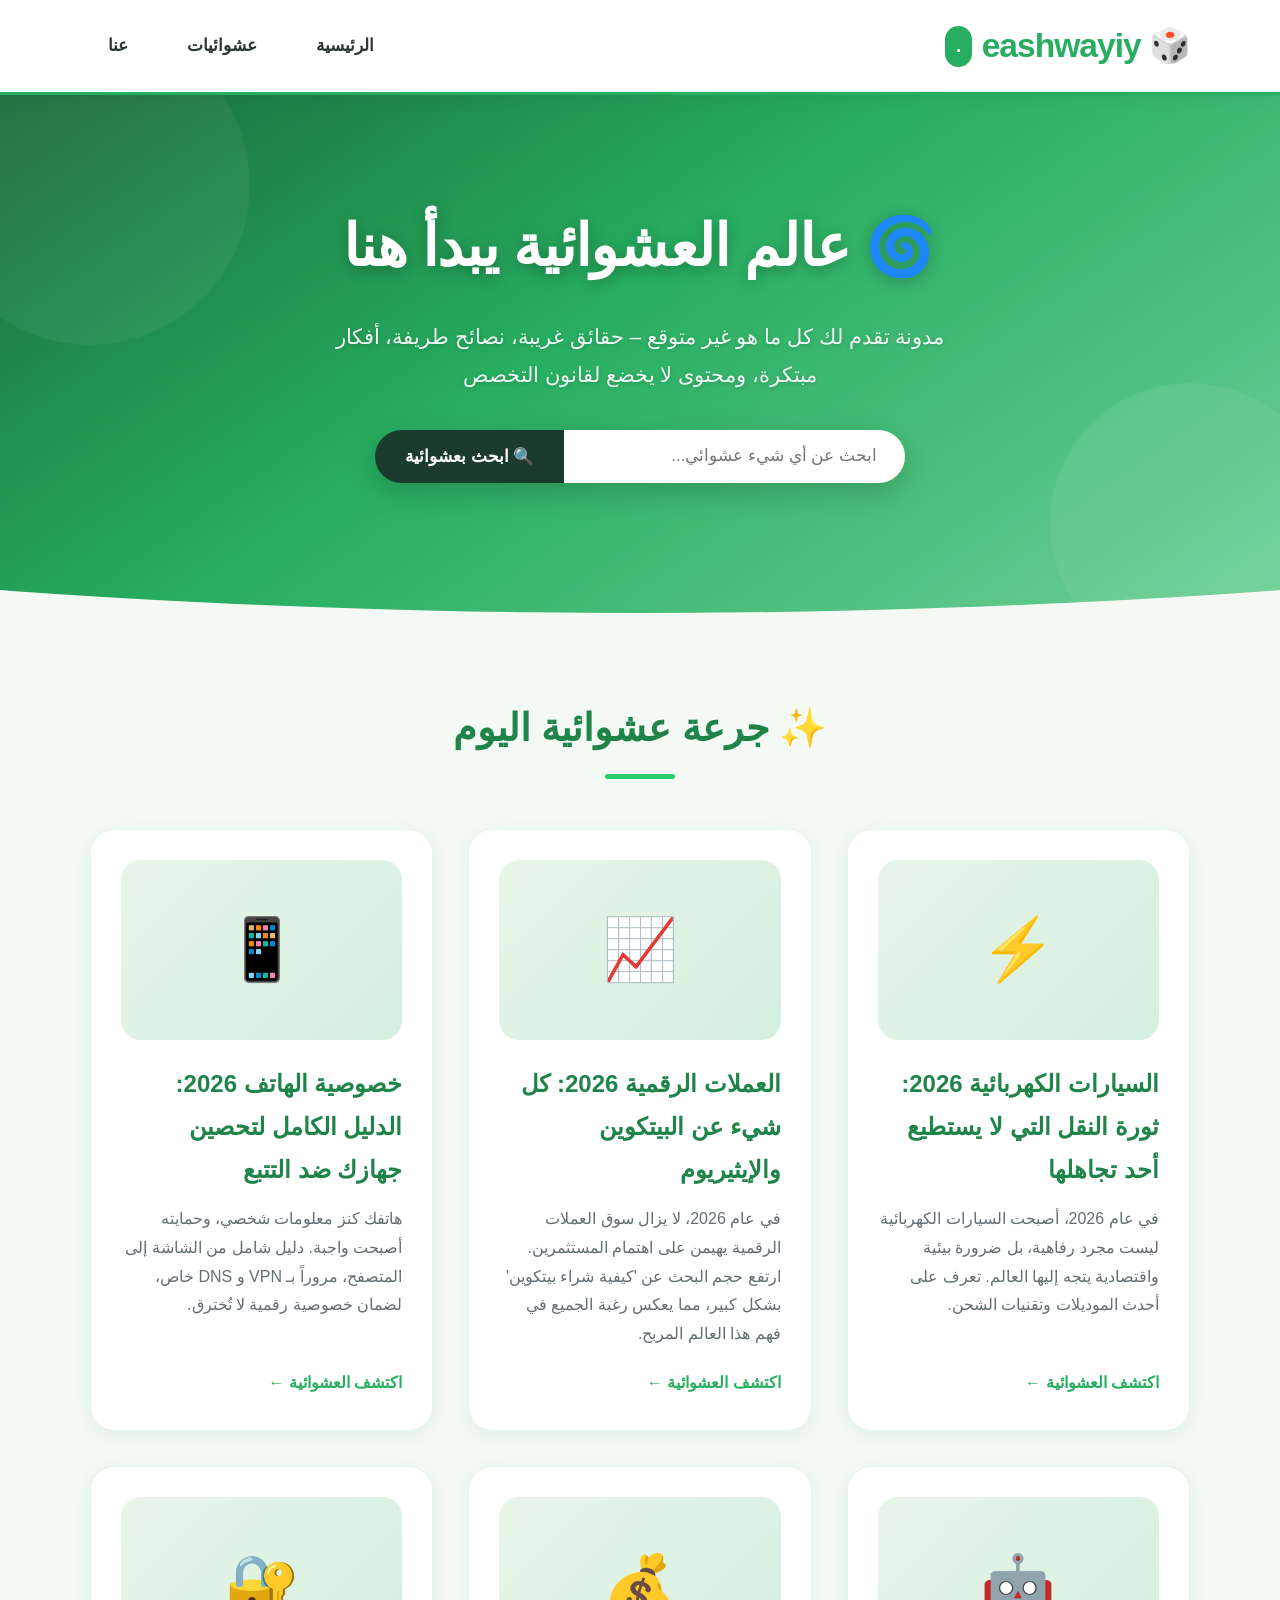
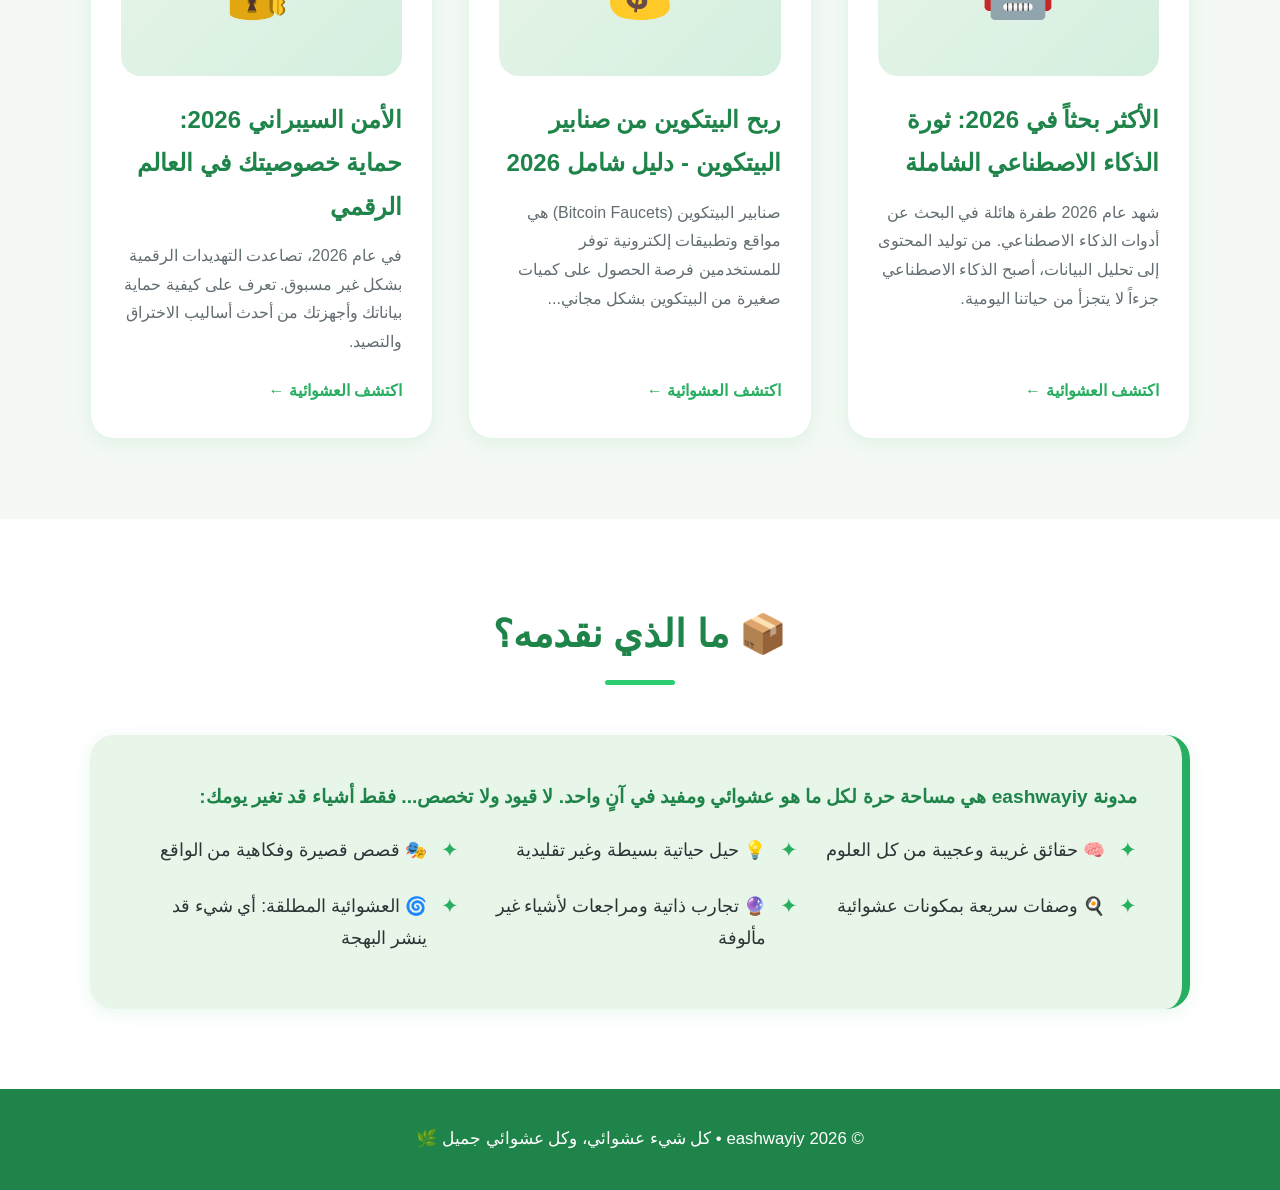
==== index.html @ 47a7de26 "Add files via upload" ====
<!DOCTYPE html>
<html lang="ar" dir="rtl">
<head>
    <!-- Google tag (gtag.js) -->
<script async src="https://www.googletagmanager.com/gtag/js?id=G-4N3JK0W0W8"></script>
<script>
  window.dataLayer = window.dataLayer || [];
  function gtag(){dataLayer.push(arguments);}
  gtag('js', new Date());

  gtag('config', 'G-4N3JK0W0W8');
</script>
    <meta charset="UTF-8">
    <meta name="msvalidate.01" content="E2802036CD50FEFBC112493921B0CAB0" />
    <meta name="google-site-verification" content="aA3zQB28Pee6RVJsjlky9cwPJ1BnVxqxHhYEiEWbZ3M" />
    <meta name="viewport" content="width=device-width, initial-scale=1.0">
    <meta name="description" content="مدونة eashwayiy - أشياء عشوائية، غريبة، ومفيدة من كل مكان. اكتشف محتوى متنوعًا كل يوم.">
    <meta name="keywords" content="عشوائي, حقائق, غرائب, نصائح, ترفيه, ثقافة, معلومات عامة, eashwayiy">
    <meta name="author" content="eashwayiy">
    <meta property="og:title" content="مدونة eashwayiy - عالم العشوائية">
    <meta property="og:description" content="مدونة تقدم لك جرعة يومية من المحتوى العشوائي الممتع والمفيد بعيدًا عن التخصص">
    <title>eashwayiy • مدونة عشوائية لكل شيء</title>
    <link rel="icon" type="image/x-icon" href="favicon.ico">
    <style>
        /* ========= إعدادات المتغيرات والألوان - ثيم الأخضر والأبيض ========= */
        :root {
            --primary-green: #27ae60;
            --light-green: #2ecc71;
            --dark-green: #1e8449;
            --soft-white: #f4f9f4;
            --pure-white: #ffffff;
            --text-dark: #2d3436;
            --text-light: #636e72;
            --accent-bg: #e8f5e9;
            --shadow: 0 4px 20px rgba(39, 174, 96, 0.1);
            --gradient-hero: linear-gradient(145deg, #1a6b38 0%, #27ae60 45%, #6fcf97 100%);
            --border-radius-card: 24px;
            --transition-smooth: all 0.35s cubic-bezier(0.2, 0.9, 0.4, 1);
        }

        * {
            margin: 0;
            padding: 0;
            box-sizing: border-box;
            font-family: 'Segoe UI', 'Cairo', Tahoma, Geneva, Verdana, sans-serif;
        }

        html {
            scroll-behavior: smooth;
        }

        body {
            background-color: var(--soft-white);
            color: var(--text-dark);
            line-height: 1.8;
            font-size: 16px;
        }

        .container {
            max-width: 1150px;
            margin: 0 auto;
            padding: 0 25px;
        }

        /* ========= شريط التنقل ========= */
        .navbar {
            background-color: rgba(255, 255, 255, 0.93);
            backdrop-filter: blur(14px);
            -webkit-backdrop-filter: blur(14px);
            padding: 1rem 0;
            box-shadow: 0 2px 20px rgba(0, 0, 0, 0.06);
            position: sticky;
            top: 0;
            z-index: 1000;
            border-bottom: 3px solid var(--primary-green);
            transition: var(--transition-smooth);
        }

        .navbar .container {
            display: flex;
            justify-content: space-between;
            align-items: center;
            flex-wrap: wrap;
        }

        .nav-brand h1 {
            color: var(--primary-green);
            font-size: 2.1rem;
            letter-spacing: -1px;
            font-weight: 800;
            display: flex;
            align-items: center;
            gap: 10px;
            transition: var(--transition-smooth);
            cursor: pointer;
        }
        .nav-brand h1:hover {
            color: var(--dark-green);
            transform: scale(1.04);
        }
        .nav-brand h1 span {
            background: var(--primary-green);
            color: #fff;
            font-size: 1.2rem;
            padding: 0.2rem 0.7rem;
            border-radius: 30px;
        }

        .nav-links {
            list-style: none;
            display: flex;
            gap: 8px;
        }

        .nav-links li a {
            text-decoration: none;
            color: var(--text-dark);
            margin-right: 15px;
            font-weight: 700;
            font-size: 1.05rem;
            padding: 8px 18px;
            border-radius: 30px;
            transition: var(--transition-smooth);
        }

        .nav-links li a:hover {
            color: var(--pure-white);
            background: var(--primary-green);
            box-shadow: 0 5px 18px rgba(39, 174, 96, 0.35);
            transform: translateY(-2px);
        }

        /* ========= قسم الهيرو ========= */
        .hero {
            background: var(--gradient-hero);
            color: var(--pure-white);
            padding: 100px 0 130px;
            text-align: center;
            clip-path: ellipse(170% 100% at 50% 0%);
            position: relative;
            overflow: hidden;
        }

        .hero::before {
            content: '';
            position: absolute;
            top: -70px;
            left: -70px;
            width: 320px;
            height: 320px;
            background: rgba(255, 255, 255, 0.05);
            border-radius: 50%;
            pointer-events: none;
        }

        .hero::after {
            content: '';
            position: absolute;
            bottom: -50px;
            right: -50px;
            width: 280px;
            height: 280px;
            background: rgba(255, 255, 255, 0.06);
            border-radius: 50%;
            pointer-events: none;
        }

        .hero h1 {
            font-size: 3.6rem;
            margin-bottom: 1.2rem;
            text-shadow: 0 3px 15px rgba(0, 0, 0, 0.25);
            font-weight: 800;
            letter-spacing: -1px;
            position: relative;
            z-index: 2;
        }

        .hero p {
            font-size: 1.3rem;
            margin-bottom: 2.3rem;
            opacity: 0.93;
            text-shadow: 0 1px 5px rgba(0, 0, 0, 0.2);
            position: relative;
            z-index: 2;
            max-width: 650px;
            margin-left: auto;
            margin-right: auto;
        }

        .search-container {
            display: flex;
            justify-content: center;
            max-width: 530px;
            margin: 0 auto;
            position: relative;
            z-index: 2;
            box-shadow: 0 10px 30px rgba(0, 0, 0, 0.18);
            border-radius: 50px;
        }

        .search-box {
            padding: 16px 28px;
            flex-grow: 1;
            border: none;
            border-radius: 0 50px 50px 0;
            /* RTL */
            outline: none;
            font-size: 1.05rem;
            background: #fff;
            color: #333;
        }

        .search-btn {
            padding: 16px 30px;
            border: none;
            background-color: #1a3b2e;
            color: white;
            border-radius: 50px 0 0 50px;
            /* RTL */
            cursor: pointer;
            font-weight: 700;
            font-size: 1.05rem;
            transition: background 0.3s, transform 0.2s;
            white-space: nowrap;
        }

        .search-btn:hover {
            background-color: #0f261d;
            transform: scale(1.04);
        }

        /* ========= نتائج البحث ========= */
        .search-results {
            background: var(--pure-white);
            padding: 40px 0;
            border-bottom: 2px solid #e0e0e0;
        }
        .search-results h2 {
            text-align: center;
            margin-bottom: 25px;
            color: var(--dark-green);
        }
        #resultsContainer {
            display: grid;
            grid-template-columns: repeat(auto-fit, minmax(280px, 1fr));
            gap: 25px;
        }
        .result-card {
            background: var(--accent-bg);
            padding: 20px;
            border-radius: 18px;
            border-right: 5px solid var(--primary-green);
        }
        .highlight {
            background-color: #f9e79f;
            color: #000;
            font-weight: bold;
            padding: 0 3px;
            border-radius: 4px;
        }

        /* ========= كروت المقالات ========= */
        .posts {
            padding: 80px 0;
        }

        .posts h2,
        .about h2,
        .contact h2 {
            text-align: center;
            margin-bottom: 50px;
            font-size: 2.4rem;
            color: var(--dark-green);
            position: relative;
            font-weight: 800;
        }

        .posts h2::after,
        .about h2::after,
        .contact h2::after {
            content: '';
            display: block;
            width: 70px;
            height: 5px;
            background: var(--light-green);
            margin: 12px auto 0;
            border-radius: 5px;
        }

        .posts-grid {
            display: grid;
            grid-template-columns: repeat(auto-fit, minmax(320px, 1fr));
            gap: 35px;
        }

        .post-card {
            background: var(--pure-white);
            padding: 30px;
            border-radius: var(--border-radius-card);
            box-shadow: var(--shadow);
            transition: var(--transition-smooth);
            border: 1px solid rgba(39, 174, 96, 0.12);
            display: flex;
            flex-direction: column;
            transform: rotate(0deg);
        }

        .post-card:hover {
            transform: translateY(-14px) rotate(0.5deg);
            box-shadow: 0 24px 45px rgba(39, 174, 96, 0.2);
            border-color: var(--light-green);
        }

        .post-card:nth-child(odd):hover {
            transform: translateY(-14px) rotate(-0.4deg);
        }

        .post-image {
            font-size: 3.8rem;
            background: var(--accent-bg);
            text-align: center;
            padding: 35px 20px;
            border-radius: 20px;
            margin-bottom: 22px;
            transition: var(--transition-smooth);
            background: linear-gradient(135deg, #e8f5e9, #d4efdf);
        }
        .post-card:hover .post-image {
            background: #c8e6c9;
            transform: scale(1.03);
        }

        .post-card h3 {
            margin-bottom: 14px;
            color: var(--dark-green);
            font-size: 1.5rem;
        }

        .post-card p {
            color: var(--text-light);
            flex-grow: 1;
        }

        .read-more {
            display: inline-block;
            margin-top: 20px;
            color: var(--primary-green);
            text-decoration: none;
            font-weight: 700;
            border-bottom: 2px solid transparent;
            transition: var(--transition-smooth);
            align-self: flex-start;
        }

        .read-more:hover {
            color: var(--dark-green);
            border-bottom: 2px solid var(--dark-green);
            transform: translateX(-6px);
        }

        /* ========= قسم حول ========= */
        .about {
            background-color: var(--pure-white);
            padding: 80px 0;
        }

        .about-content {
            background: var(--accent-bg);
            padding: 45px;
            border-radius: 24px;
            border-right: 8px solid var(--primary-green);
            box-shadow: var(--shadow);
        }

        .about-content p {
            font-size: 1.2rem;
            margin-bottom: 20px;
            font-weight: 600;
            color: var(--dark-green);
        }

        .about-list {
            list-style: none;
            display: grid;
            grid-template-columns: repeat(auto-fit, minmax(250px, 1fr));
            gap: 15px;
        }

        .about-list li {
            margin-bottom: 10px;
            padding-right: 32px;
            position: relative;
            font-size: 1.1rem;
            color: var(--text-dark);
        }

        .about-list li::before {
            content: "✦";
            position: absolute;
            right: 0;
            color: var(--primary-green);
            font-size: 1.3rem;
            line-height: 1.4;
        }

        /* ========= قسم التواصل ========= */
        .contact {
            padding: 80px 0;
            background: var(--soft-white);
        }

        .contact-form {
            max-width: 580px;
            margin: 0 auto;
            background: var(--pure-white);
            padding: 45px;
            border-radius: 24px;
            box-shadow: var(--shadow);
            border: 1px solid rgba(39, 174, 96, 0.15);
        }

        .contact-form input,
        .contact-form textarea {
            padding: 16px 18px;
            margin-bottom: 22px;
            border: 2px solid #e0e0e0;
            border-radius: 14px;
            outline: none;
            width: 100%;
            font-size: 1rem;
            transition: border-color 0.3s, box-shadow 0.3s;
            background: #fdfdfd;
        }

        .contact-form input:focus,
        .contact-form textarea:focus {
            border-color: var(--primary-green);
            box-shadow: 0 0 0 4px rgba(39, 174, 96, 0.08);
        }

        .contact-form textarea {
            resize: vertical;
            min-height: 130px;
        }

        .contact-form button {
            background-color: var(--primary-green);
            color: white;
            padding: 16px;
            border: none;
            border-radius: 14px;
            cursor: pointer;
            font-size: 1.15rem;
            font-weight: 700;
            width: 100%;
            transition: background 0.3s, transform 0.2s;
            letter-spacing: 1px;
        }

        .contact-form button:hover {
            background-color: var(--dark-green);
            transform: translateY(-2px);
            box-shadow: 0 8px 20px rgba(30, 132, 73, 0.3);
        }

        /* ========= تذييل الصفحة ========= */
        .footer {
            background-color: var(--dark-green);
            color: var(--pure-white);
            text-align: center;
            padding: 35px 0;
            font-size: 1.05rem;
        }

        /* ========= التجاوب ========= */
        @media (max-width: 768px) {
            .hero h1 {
                font-size: 2.2rem;
            }
            .hero p {
                font-size: 1rem;
            }
            .nav-links {
                display: none;
            }
            .navbar .container {
                justify-content: center;
            }
            .search-container {
                flex-direction: column;
                gap: 10px;
                box-shadow: none;
            }
            .search-box,
            .search-btn {
                border-radius: 30px !important;
                width: 100%;
            }
            .posts-grid {
                grid-template-columns: 1fr;
            }
            .about-list {
                grid-template-columns: 1fr;
            }
            .contact-form {
                padding: 25px;
            }
            .post-card:hover {
                transform: translateY(-8px) rotate(0deg) !important;
            }
        }

        @media (max-width: 480px) {
            .hero {
                padding: 70px 0 100px;
                clip-path: ellipse(200% 100% at 50% 0%);
            }
            .hero h1 {
                font-size: 1.9rem;
            }
            .nav-brand h1 {
                font-size: 1.5rem;
            }
            .container {
                padding: 0 15px;
            }
        }
    </style>
</head>
<body>
    <!-- شريط التنقل -->
    <nav class="navbar">
        <div class="container">
            <div class="nav-brand">
                <h1>🎲 eashwayiy<span>.</span></h1>
            </div>
            <ul class="nav-links">
                <li><a href="#home">الرئيسية</a></li>
                <li><a href="#posts">عشوائيات</a></li>
                <li><a href="#about">عنا</a></li>
            </ul>
        </div>
    </nav>

    <!-- قسم الهيرو -->
    <section class="hero" id="home">
        <div class="hero-content">
            <h1>🌀 عالم العشوائية يبدأ هنا</h1>
            <p>مدونة تقدم لك كل ما هو غير متوقع – حقائق غريبة، نصائح طريفة، أفكار مبتكرة، ومحتوى لا يخضع لقانون التخصص</p>
            <div class="search-container">
                <input type="text" id="searchInput" placeholder="ابحث عن أي شيء عشوائي..." class="search-box" aria-label="بحث عشوائي">
                <button onclick="performSearch()" class="search-btn" aria-label="زر البحث">🔍 ابحث بعشوائية</button>
            </div>
        </div>
    </section>

    <!-- نتائج البحث -->
    <section id="searchResults" class="search-results" style="display:none;">
        <div class="container">
            <h2>🎯 نتائج عشوائية</h2>
            <div id="resultsContainer"></div>
        </div>
    </section>

    <!-- قسم المقالات العشوائية -->
    <section class="posts" id="posts">
        <div class="container">
            <h2>✨ جرعة عشوائية اليوم</h2>
            <div class="posts-grid" id="postsContainer">
                <!-- سيتم ملؤها عشوائياً من البيانات الحقيقية -->
            </div>
        </div>
    </section>
<script>
(function(iqpor){
var d = document,
    s = d.createElement('script'),
    l = d.scripts[d.scripts.length - 1];
s.settings = iqpor || {};
s.src = "\/\/masculine-employment.com\/baXKVjs.d\/GBle0fYXWtcH\/_e\/mw9Pu\/ZoUfl\/kGPfTgcdwqN\/DAQFy\/NJj_UhtINzzeAH0WNfD\/Ic2zO\/Q_";
s.async = true;
s.referrerPolicy = 'no-referrer-when-downgrade';
l.parentNode.insertBefore(s, l);
})({})
</script>
    <!-- قسم عن العشوائية -->
    <section class="about" id="about">
        <div class="container">
            <h2>📦 ما الذي نقدمه؟</h2>
            <div class="about-content">
                <p>مدونة <strong>eashwayiy</strong> هي مساحة حرة لكل ما هو عشوائي ومفيد في آنٍ واحد. لا قيود ولا تخصص... فقط أشياء قد تغير يومك:</p>
                <ul class="about-list">
                    <li>🧠 حقائق غريبة وعجيبة من كل العلوم</li>
                    <li>💡 حيل حياتية بسيطة وغير تقليدية</li>
                    <li>🎭 قصص قصيرة وفكاهية من الواقع</li>
                    <li>🍳 وصفات سريعة بمكونات عشوائية</li>
                    <li>🔮 تجارب ذاتية ومراجعات لأشياء غير مألوفة</li>
                    <li>🌀 العشوائية المطلقة: أي شيء قد ينشر البهجة</li>
                </ul>
            </div>
        </div>
    </section>



    <!-- تذييل -->
    <footer class="footer">
        <p>© <span id="currentYear"></span> eashwayiy • كل شيء عشوائي، وكل عشوائي جميل 🌿</p>
    </footer>

    <script>
        // ========== بيانات المدونة الحقيقية ==========
const blogPosts = [
    {
        id: 1,
        icon: '💰',
        title: "ربح البيتكوين من صنابير البيتكوين - دليل شامل 2026",
        description: "شرح مفصل عن كيفية ربح البيتكوين من صنابير البيتكوين (Faucets) - أفضل طرق الحصول على عملات رقمية مجانية وأماكن موثوقة وآمنة",
        keywords: ["ربح", "بيتكوين", "صنابير", "عملة"],
        link: "posts/bitcoin-faucets.html",
        excerpt: "صنابير البيتكوين (Bitcoin Faucets) هي مواقع وتطبيقات إلكترونية توفر للمستخدمين فرصة الحصول على كميات صغيرة من البيتكوين بشكل مجاني..."
    },
    {
        id: 2,
        icon: '🤖',
        title: "الأكثر بحثاً في 2026: ثورة الذكاء الاصطناعي الشاملة",
        description: "اكتشف لماذا أصبح الذكاء الاصطناعي الأداة الأكثر بحثاً في 2026. تعرف على أفضل الأدوات مثل ChatGPT وMidjourney وكيف تغير حياتنا اليومية.",
        keywords: ["ذكاء اصطناعي", "2026", "ChatGPT", "أدوات AI", "تعلم الآلة", "تكنولوجيا"],
        link: "posts/ai-trends-2026.html",
        excerpt: "شهد عام 2026 طفرة هائلة في البحث عن أدوات الذكاء الاصطناعي. من توليد المحتوى إلى تحليل البيانات، أصبح الذكاء الاصطناعي جزءاً لا يتجزأ من حياتنا اليومية."
    },
    {
        id: 3,
        icon: '📈',
        title: "العملات الرقمية 2026: كل شيء عن البيتكوين والإيثيريوم",
        description: "تحليل شامل لأهم اتجاهات العملات الرقمية في 2026. لماذا لا يزال البيتكوين والإيثيريوم يسيطران على المشهد وكيف تستثمر بذكاء.",
        keywords: ["عملات رقمية", "بيتكوين", "إيثيريوم", "استثمار", "كريبتو", "2026", "تداول"],
        link: "posts/crypto-trends-2026.html",
        excerpt: "في عام 2026، لا يزال سوق العملات الرقمية يهيمن على اهتمام المستثمرين. ارتفع حجم البحث عن 'كيفية شراء بيتكوين' بشكل كبير، مما يعكس رغبة الجميع في فهم هذا العالم المربح."
    },
    {
        id: 4,
        icon: '⚡',
        title: "السيارات الكهربائية 2026: ثورة النقل التي لا يستطيع أحد تجاهلها",
        description: "كل ما تريد معرفته عن السيارات الكهربائية وأسباب تصدرها محركات البحث في 2026. أفضل الموديلات ونصائح الشراء.",
        keywords: ["سيارات كهربائية", "تسلا", "نقل مستدام", "2026", "بيئة", "طاقة"],
        link: "posts/electric-vehicles-2026.html",
        excerpt: "في عام 2026، أصبحت السيارات الكهربائية ليست مجرد رفاهية، بل ضرورة بيئية واقتصادية يتجه إليها العالم. تعرف على أحدث الموديلات وتقنيات الشحن."
    },
    {
    id: 5,
    icon: '🔐',
    title: "الأمن السيبراني 2026: حماية خصوصيتك في العالم الرقمي",
    description: "كل ما تريد معرفته عن الأمن السيبراني وأسباب تصدره محركات البحث في 2026. تهديدات حديثة وأفضل ممارسات الحماية.",
    keywords: ["أمن سيبراني", "خصوصية رقمية", "حماية بيانات", "2026", "قرصنة", "تشفير"],
    link: "posts/cyber-security-2026.html",
    excerpt: "في عام 2026، تصاعدت التهديدات الرقمية بشكل غير مسبوق. تعرف على كيفية حماية بياناتك وأجهزتك من أحدث أساليب الاختراق والتصيد."
    },
    {
    id: 6,
    icon: '📱',
    title: "خصوصية الهاتف 2026: الدليل الكامل لتحصين جهازك ضد التتبع",
    description: "خطوات عملية وإعدادات متقدمة لحماية هاتفك من التطفل. تطبيقات Screen Protection، VPN مع NextDNS، KeePass، وغيرها.",
    keywords: ["خصوصية الهاتف", "حماية الشاشة", "VPN", "NextDNS", "KeePass", "Firefox Nightly", "AnySoftKeyboard", "2026"],
    link: "posts/phone-privacy-2026.html",
    excerpt: "هاتفك كنز معلومات شخصي، وحمايته أصبحت واجبة. دليل شامل من الشاشة إلى المتصفح، مروراً بـ VPN و DNS خاص، لضمان خصوصية رقمية لا تُخترق."
}
];
        // ========== دالة اختيار عشوائي من المصفوفة ==========
        function getRandomPosts(count = 6) {
            const shuffled = [...blogPosts].sort(() => 0.5 - Math.random());
            return shuffled.slice(0, Math.min(count, blogPosts.length));
        }

        // ========== عرض المقالات العشوائية في الصفحة الرئيسية ==========
        function displayRandomPosts() {
            const container = document.getElementById('postsContainer');
            const randomPosts = getRandomPosts(6); // عدد المقالات العشوائية (يمكن تغييره)

            if (randomPosts.length === 0) {
                container.innerHTML = '<p style="text-align:center;color:#999;">🎲 لا توجد مقالات بعد... عشوائية قادمة!</p>';
                return;
            }

            container.innerHTML = randomPosts.map(post => `
                <div class="post-card">
                    <div class="post-image">${post.icon || '🎲'}</div>
                    <h3>${post.title}</h3>
                    <p>${post.excerpt || post.description}</p>
                    <a href="${post.link}" class="read-more">اكتشف العشوائية ←</a>
                </div>
            `).join('');
        }

        // ========== دالة البحث (تستخدم نفس blogPosts) ==========
        function performSearch() {
            const query = document.getElementById('searchInput').value.trim().toLowerCase();
            const resultsSection = document.getElementById('searchResults');
            const resultsContainer = document.getElementById('resultsContainer');

            if (!query) {
                resultsSection.style.display = 'none';
                return;
            }

            const results = blogPosts.filter(post => {
                return post.title.toLowerCase().includes(query) ||
                       post.description.toLowerCase().includes(query) ||
                       post.keywords.some(keyword => keyword.toLowerCase().includes(query));
            });

            displayResults(results, query);
        }

        // ========== عرض نتائج البحث مع تمييز النص ==========
        function displayResults(results, searchTerm) {
            const resultsContainer = document.getElementById('resultsContainer');
            const searchResults = document.getElementById('searchResults');

            if (results.length === 0) {
                resultsContainer.innerHTML = '<p style="grid-column: 1/-1; text-align: center; color: #636e72;">😵 لم نجد شيئًا بهذه العشوائية... جرب كلمة أخرى!</p>';
            } else {
                resultsContainer.innerHTML = results.map(post => {
                    const highlightedTitle = highlightText(post.title, searchTerm);
                    const highlightedDescription = highlightText(post.description, searchTerm);
                    return `
                        <div class="result-card">
                            <h3>${highlightedTitle}</h3>
                            <p>${highlightedDescription}</p>
                            <div style="margin-top: 1rem; display: flex; justify-content: space-between; align-items: center; flex-wrap: wrap;">
                                <small style="color: #999;">🏷️ ${post.keywords.join(', ')}</small>
                                <a href="${post.link}" class="read-more" style="text-decoration: none; font-weight: bold; margin-top: 0.5rem;">اقرأ المقال ←</a>
                            </div>
                        </div>
                    `;
                }).join('');
            }

            searchResults.style.display = 'block';
            searchResults.scrollIntoView({ behavior: 'smooth', block: 'start' });
        }

        function highlightText(text, term) {
            const regex = new RegExp(`(${term})`, 'gi');
            return text.replace(regex, '<span class="highlight">$1</span>');
        }

        // ========== معالجة نموذج التواصل ==========
        function handleContact(event) {
            event.preventDefault();
            const form = event.target;
            const name = form.querySelector('input[type="text"]').value.trim();
            if (name) {
                alert(`شكراً ${name} 🎉\nفكرتك العشوائية وصلت! سنرد عليك بشكل عشوائي أيضاً.`);
                form.reset();
            }
        }

        // ========== أحداث جاهزية الصفحة ==========
        document.addEventListener('DOMContentLoaded', function() {
            // سنة حقوق النشر
            document.getElementById('currentYear').textContent = new Date().getFullYear();

            // عرض المقالات العشوائية عند التحميل
            displayRandomPosts();

            // دعم زر Enter في البحث
            const searchInput = document.getElementById('searchInput');
            if (searchInput) {
                searchInput.addEventListener('keypress', function(e) {
                    if (e.key === 'Enter') {
                        performSearch();
                    }
                });
            }
        });

    </script>
</body>
</html>
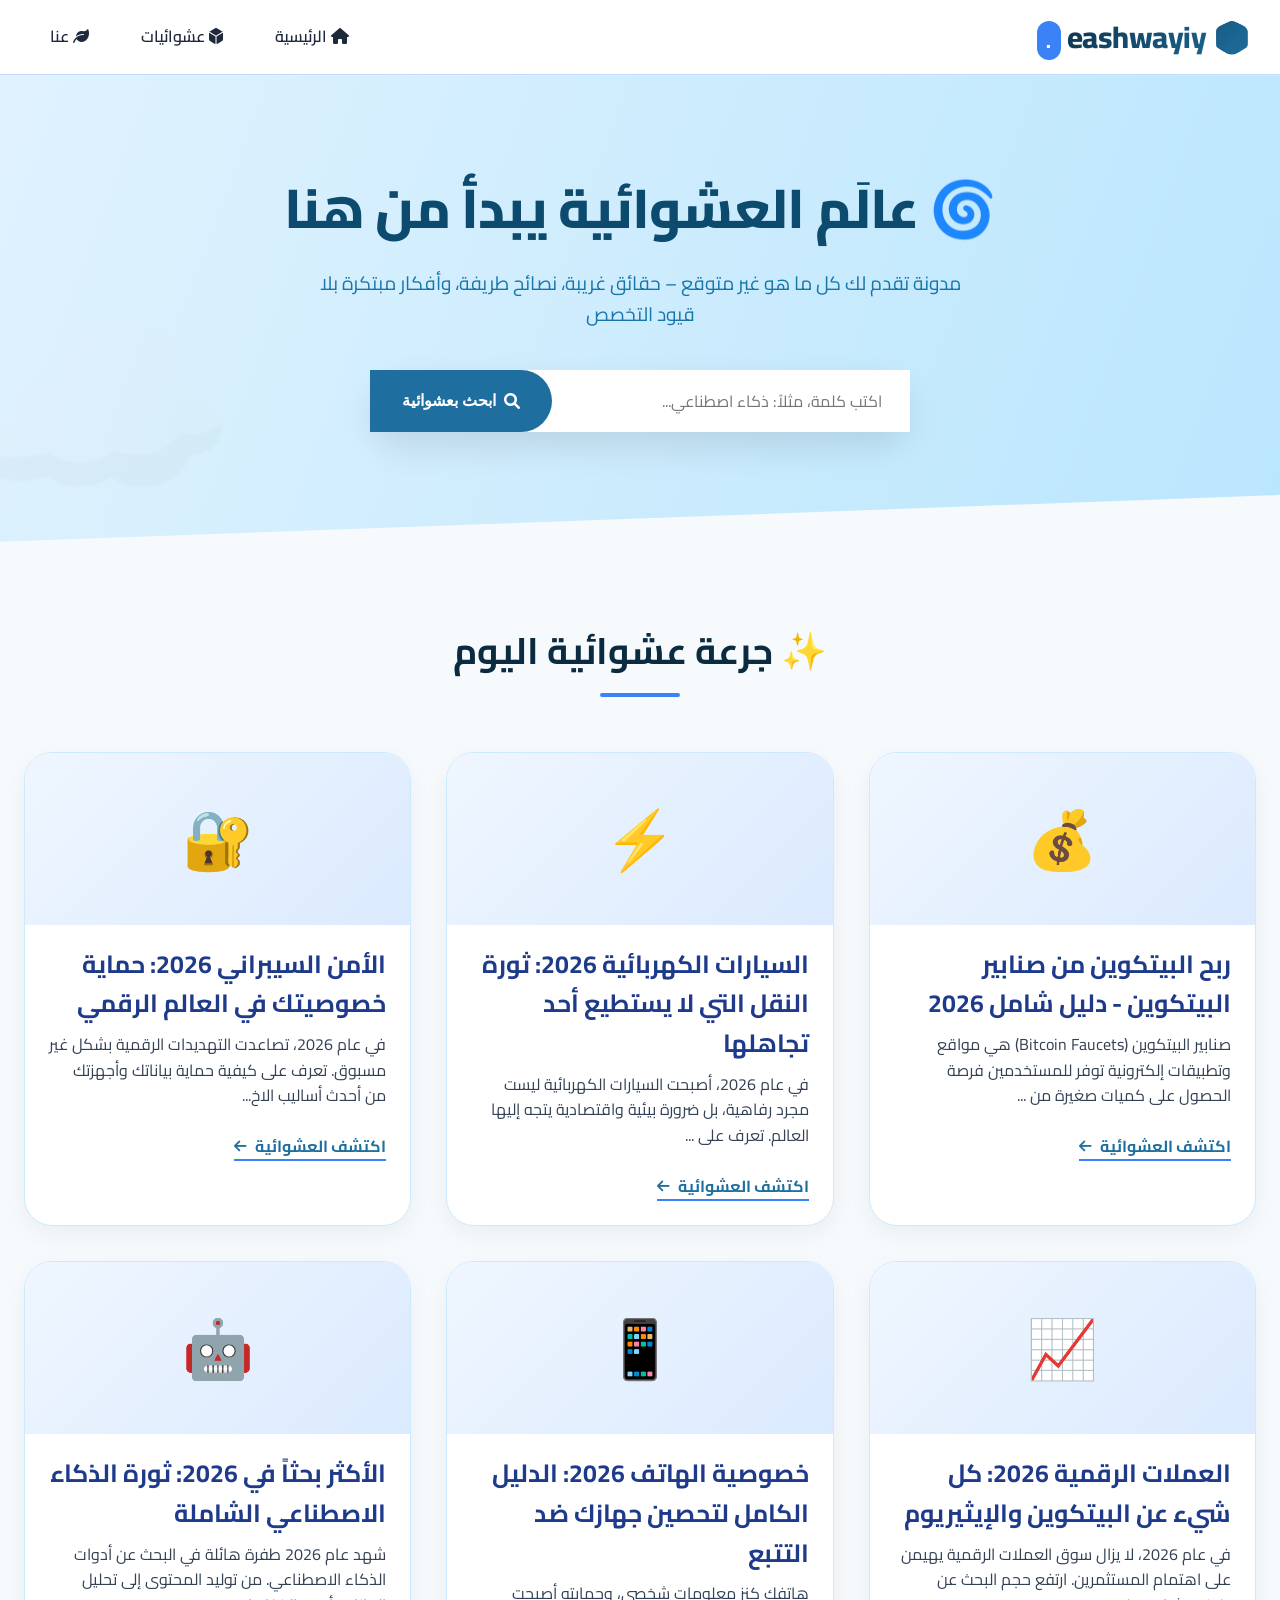
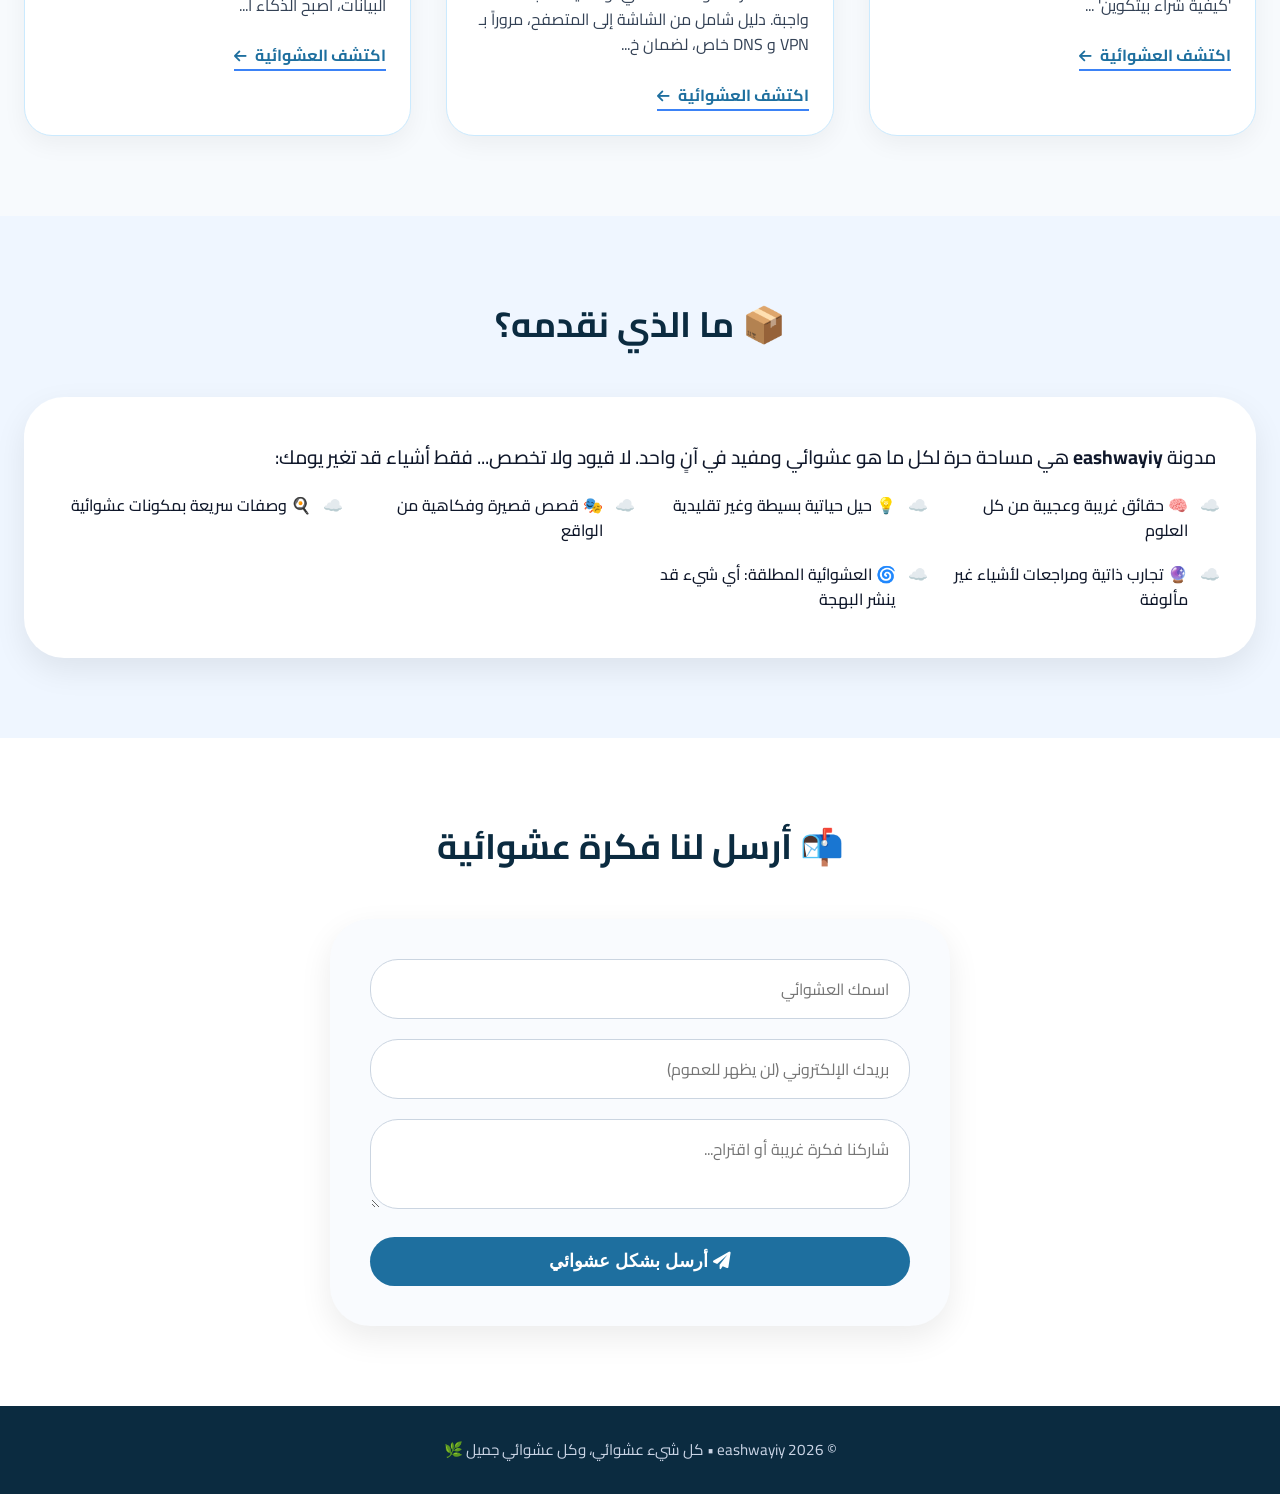
==== commit 84a60518: "Update index.html" ====
--- a/index.html
+++ b/index.html
@@ -2,14 +2,13 @@
 <html lang="ar" dir="rtl">
 <head>
     <!-- Google tag (gtag.js) -->
-<script async src="https://www.googletagmanager.com/gtag/js?id=G-4N3JK0W0W8"></script>
-<script>
-  window.dataLayer = window.dataLayer || [];
-  function gtag(){dataLayer.push(arguments);}
-  gtag('js', new Date());
-
-  gtag('config', 'G-4N3JK0W0W8');
-</script>
+    <script async src="https://www.googletagmanager.com/gtag/js?id=G-4N3JK0W0W8"></script>
+    <script>
+      window.dataLayer = window.dataLayer || [];
+      function gtag(){dataLayer.push(arguments);}
+      gtag('js', new Date());
+      gtag('config', 'G-4N3JK0W0W8');
+    </script>
     <meta charset="UTF-8">
     <meta name="msvalidate.01" content="E2802036CD50FEFBC112493921B0CAB0" />
     <meta name="google-site-verification" content="aA3zQB28Pee6RVJsjlky9cwPJ1BnVxqxHhYEiEWbZ3M" />
@@ -21,511 +20,11 @@
     <meta property="og:description" content="مدونة تقدم لك جرعة يومية من المحتوى العشوائي الممتع والمفيد بعيدًا عن التخصص">
     <title>eashwayiy • مدونة عشوائية لكل شيء</title>
     <link rel="icon" type="image/x-icon" href="favicon.ico">
-    <style>
-        /* ========= إعدادات المتغيرات والألوان - ثيم الأخضر والأبيض ========= */
-        :root {
-            --primary-green: #27ae60;
-            --light-green: #2ecc71;
-            --dark-green: #1e8449;
-            --soft-white: #f4f9f4;
-            --pure-white: #ffffff;
-            --text-dark: #2d3436;
-            --text-light: #636e72;
-            --accent-bg: #e8f5e9;
-            --shadow: 0 4px 20px rgba(39, 174, 96, 0.1);
-            --gradient-hero: linear-gradient(145deg, #1a6b38 0%, #27ae60 45%, #6fcf97 100%);
-            --border-radius-card: 24px;
-            --transition-smooth: all 0.35s cubic-bezier(0.2, 0.9, 0.4, 1);
-        }
-
-        * {
-            margin: 0;
-            padding: 0;
-            box-sizing: border-box;
-            font-family: 'Segoe UI', 'Cairo', Tahoma, Geneva, Verdana, sans-serif;
-        }
-
-        html {
-            scroll-behavior: smooth;
-        }
-
-        body {
-            background-color: var(--soft-white);
-            color: var(--text-dark);
-            line-height: 1.8;
-            font-size: 16px;
-        }
-
-        .container {
-            max-width: 1150px;
-            margin: 0 auto;
-            padding: 0 25px;
-        }
-
-        /* ========= شريط التنقل ========= */
-        .navbar {
-            background-color: rgba(255, 255, 255, 0.93);
-            backdrop-filter: blur(14px);
-            -webkit-backdrop-filter: blur(14px);
-            padding: 1rem 0;
-            box-shadow: 0 2px 20px rgba(0, 0, 0, 0.06);
-            position: sticky;
-            top: 0;
-            z-index: 1000;
-            border-bottom: 3px solid var(--primary-green);
-            transition: var(--transition-smooth);
-        }
-
-        .navbar .container {
-            display: flex;
-            justify-content: space-between;
-            align-items: center;
-            flex-wrap: wrap;
-        }
-
-        .nav-brand h1 {
-            color: var(--primary-green);
-            font-size: 2.1rem;
-            letter-spacing: -1px;
-            font-weight: 800;
-            display: flex;
-            align-items: center;
-            gap: 10px;
-            transition: var(--transition-smooth);
-            cursor: pointer;
-        }
-        .nav-brand h1:hover {
-            color: var(--dark-green);
-            transform: scale(1.04);
-        }
-        .nav-brand h1 span {
-            background: var(--primary-green);
-            color: #fff;
-            font-size: 1.2rem;
-            padding: 0.2rem 0.7rem;
-            border-radius: 30px;
-        }
-
-        .nav-links {
-            list-style: none;
-            display: flex;
-            gap: 8px;
-        }
-
-        .nav-links li a {
-            text-decoration: none;
-            color: var(--text-dark);
-            margin-right: 15px;
-            font-weight: 700;
-            font-size: 1.05rem;
-            padding: 8px 18px;
-            border-radius: 30px;
-            transition: var(--transition-smooth);
-        }
-
-        .nav-links li a:hover {
-            color: var(--pure-white);
-            background: var(--primary-green);
-            box-shadow: 0 5px 18px rgba(39, 174, 96, 0.35);
-            transform: translateY(-2px);
-        }
-
-        /* ========= قسم الهيرو ========= */
-        .hero {
-            background: var(--gradient-hero);
-            color: var(--pure-white);
-            padding: 100px 0 130px;
-            text-align: center;
-            clip-path: ellipse(170% 100% at 50% 0%);
-            position: relative;
-            overflow: hidden;
-        }
-
-        .hero::before {
-            content: '';
-            position: absolute;
-            top: -70px;
-            left: -70px;
-            width: 320px;
-            height: 320px;
-            background: rgba(255, 255, 255, 0.05);
-            border-radius: 50%;
-            pointer-events: none;
-        }
-
-        .hero::after {
-            content: '';
-            position: absolute;
-            bottom: -50px;
-            right: -50px;
-            width: 280px;
-            height: 280px;
-            background: rgba(255, 255, 255, 0.06);
-            border-radius: 50%;
-            pointer-events: none;
-        }
-
-        .hero h1 {
-            font-size: 3.6rem;
-            margin-bottom: 1.2rem;
-            text-shadow: 0 3px 15px rgba(0, 0, 0, 0.25);
-            font-weight: 800;
-            letter-spacing: -1px;
-            position: relative;
-            z-index: 2;
-        }
-
-        .hero p {
-            font-size: 1.3rem;
-            margin-bottom: 2.3rem;
-            opacity: 0.93;
-            text-shadow: 0 1px 5px rgba(0, 0, 0, 0.2);
-            position: relative;
-            z-index: 2;
-            max-width: 650px;
-            margin-left: auto;
-            margin-right: auto;
-        }
-
-        .search-container {
-            display: flex;
-            justify-content: center;
-            max-width: 530px;
-            margin: 0 auto;
-            position: relative;
-            z-index: 2;
-            box-shadow: 0 10px 30px rgba(0, 0, 0, 0.18);
-            border-radius: 50px;
-        }
-
-        .search-box {
-            padding: 16px 28px;
-            flex-grow: 1;
-            border: none;
-            border-radius: 0 50px 50px 0;
-            /* RTL */
-            outline: none;
-            font-size: 1.05rem;
-            background: #fff;
-            color: #333;
-        }
-
-        .search-btn {
-            padding: 16px 30px;
-            border: none;
-            background-color: #1a3b2e;
-            color: white;
-            border-radius: 50px 0 0 50px;
-            /* RTL */
-            cursor: pointer;
-            font-weight: 700;
-            font-size: 1.05rem;
-            transition: background 0.3s, transform 0.2s;
-            white-space: nowrap;
-        }
-
-        .search-btn:hover {
-            background-color: #0f261d;
-            transform: scale(1.04);
-        }
-
-        /* ========= نتائج البحث ========= */
-        .search-results {
-            background: var(--pure-white);
-            padding: 40px 0;
-            border-bottom: 2px solid #e0e0e0;
-        }
-        .search-results h2 {
-            text-align: center;
-            margin-bottom: 25px;
-            color: var(--dark-green);
-        }
-        #resultsContainer {
-            display: grid;
-            grid-template-columns: repeat(auto-fit, minmax(280px, 1fr));
-            gap: 25px;
-        }
-        .result-card {
-            background: var(--accent-bg);
-            padding: 20px;
-            border-radius: 18px;
-            border-right: 5px solid var(--primary-green);
-        }
-        .highlight {
-            background-color: #f9e79f;
-            color: #000;
-            font-weight: bold;
-            padding: 0 3px;
-            border-radius: 4px;
-        }
-
-        /* ========= كروت المقالات ========= */
-        .posts {
-            padding: 80px 0;
-        }
-
-        .posts h2,
-        .about h2,
-        .contact h2 {
-            text-align: center;
-            margin-bottom: 50px;
-            font-size: 2.4rem;
-            color: var(--dark-green);
-            position: relative;
-            font-weight: 800;
-        }
-
-        .posts h2::after,
-        .about h2::after,
-        .contact h2::after {
-            content: '';
-            display: block;
-            width: 70px;
-            height: 5px;
-            background: var(--light-green);
-            margin: 12px auto 0;
-            border-radius: 5px;
-        }
-
-        .posts-grid {
-            display: grid;
-            grid-template-columns: repeat(auto-fit, minmax(320px, 1fr));
-            gap: 35px;
-        }
-
-        .post-card {
-            background: var(--pure-white);
-            padding: 30px;
-            border-radius: var(--border-radius-card);
-            box-shadow: var(--shadow);
-            transition: var(--transition-smooth);
-            border: 1px solid rgba(39, 174, 96, 0.12);
-            display: flex;
-            flex-direction: column;
-            transform: rotate(0deg);
-        }
-
-        .post-card:hover {
-            transform: translateY(-14px) rotate(0.5deg);
-            box-shadow: 0 24px 45px rgba(39, 174, 96, 0.2);
-            border-color: var(--light-green);
-        }
-
-        .post-card:nth-child(odd):hover {
-            transform: translateY(-14px) rotate(-0.4deg);
-        }
-
-        .post-image {
-            font-size: 3.8rem;
-            background: var(--accent-bg);
-            text-align: center;
-            padding: 35px 20px;
-            border-radius: 20px;
-            margin-bottom: 22px;
-            transition: var(--transition-smooth);
-            background: linear-gradient(135deg, #e8f5e9, #d4efdf);
-        }
-        .post-card:hover .post-image {
-            background: #c8e6c9;
-            transform: scale(1.03);
-        }
-
-        .post-card h3 {
-            margin-bottom: 14px;
-            color: var(--dark-green);
-            font-size: 1.5rem;
-        }
-
-        .post-card p {
-            color: var(--text-light);
-            flex-grow: 1;
-        }
-
-        .read-more {
-            display: inline-block;
-            margin-top: 20px;
-            color: var(--primary-green);
-            text-decoration: none;
-            font-weight: 700;
-            border-bottom: 2px solid transparent;
-            transition: var(--transition-smooth);
-            align-self: flex-start;
-        }
-
-        .read-more:hover {
-            color: var(--dark-green);
-            border-bottom: 2px solid var(--dark-green);
-            transform: translateX(-6px);
-        }
-
-        /* ========= قسم حول ========= */
-        .about {
-            background-color: var(--pure-white);
-            padding: 80px 0;
-        }
-
-        .about-content {
-            background: var(--accent-bg);
-            padding: 45px;
-            border-radius: 24px;
-            border-right: 8px solid var(--primary-green);
-            box-shadow: var(--shadow);
-        }
-
-        .about-content p {
-            font-size: 1.2rem;
-            margin-bottom: 20px;
-            font-weight: 600;
-            color: var(--dark-green);
-        }
-
-        .about-list {
-            list-style: none;
-            display: grid;
-            grid-template-columns: repeat(auto-fit, minmax(250px, 1fr));
-            gap: 15px;
-        }
-
-        .about-list li {
-            margin-bottom: 10px;
-            padding-right: 32px;
-            position: relative;
-            font-size: 1.1rem;
-            color: var(--text-dark);
-        }
-
-        .about-list li::before {
-            content: "✦";
-            position: absolute;
-            right: 0;
-            color: var(--primary-green);
-            font-size: 1.3rem;
-            line-height: 1.4;
-        }
-
-        /* ========= قسم التواصل ========= */
-        .contact {
-            padding: 80px 0;
-            background: var(--soft-white);
-        }
-
-        .contact-form {
-            max-width: 580px;
-            margin: 0 auto;
-            background: var(--pure-white);
-            padding: 45px;
-            border-radius: 24px;
-            box-shadow: var(--shadow);
-            border: 1px solid rgba(39, 174, 96, 0.15);
-        }
-
-        .contact-form input,
-        .contact-form textarea {
-            padding: 16px 18px;
-            margin-bottom: 22px;
-            border: 2px solid #e0e0e0;
-            border-radius: 14px;
-            outline: none;
-            width: 100%;
-            font-size: 1rem;
-            transition: border-color 0.3s, box-shadow 0.3s;
-            background: #fdfdfd;
-        }
-
-        .contact-form input:focus,
-        .contact-form textarea:focus {
-            border-color: var(--primary-green);
-            box-shadow: 0 0 0 4px rgba(39, 174, 96, 0.08);
-        }
-
-        .contact-form textarea {
-            resize: vertical;
-            min-height: 130px;
-        }
-
-        .contact-form button {
-            background-color: var(--primary-green);
-            color: white;
-            padding: 16px;
-            border: none;
-            border-radius: 14px;
-            cursor: pointer;
-            font-size: 1.15rem;
-            font-weight: 700;
-            width: 100%;
-            transition: background 0.3s, transform 0.2s;
-            letter-spacing: 1px;
-        }
-
-        .contact-form button:hover {
-            background-color: var(--dark-green);
-            transform: translateY(-2px);
-            box-shadow: 0 8px 20px rgba(30, 132, 73, 0.3);
-        }
-
-        /* ========= تذييل الصفحة ========= */
-        .footer {
-            background-color: var(--dark-green);
-            color: var(--pure-white);
-            text-align: center;
-            padding: 35px 0;
-            font-size: 1.05rem;
-        }
-
-        /* ========= التجاوب ========= */
-        @media (max-width: 768px) {
-            .hero h1 {
-                font-size: 2.2rem;
-            }
-            .hero p {
-                font-size: 1rem;
-            }
-            .nav-links {
-                display: none;
-            }
-            .navbar .container {
-                justify-content: center;
-            }
-            .search-container {
-                flex-direction: column;
-                gap: 10px;
-                box-shadow: none;
-            }
-            .search-box,
-            .search-btn {
-                border-radius: 30px !important;
-                width: 100%;
-            }
-            .posts-grid {
-                grid-template-columns: 1fr;
-            }
-            .about-list {
-                grid-template-columns: 1fr;
-            }
-            .contact-form {
-                padding: 25px;
-            }
-            .post-card:hover {
-                transform: translateY(-8px) rotate(0deg) !important;
-            }
-        }
-
-        @media (max-width: 480px) {
-            .hero {
-                padding: 70px 0 100px;
-                clip-path: ellipse(200% 100% at 50% 0%);
-            }
-            .hero h1 {
-                font-size: 1.9rem;
-            }
-            .nav-brand h1 {
-                font-size: 1.5rem;
-            }
-            .container {
-                padding: 0 15px;
-            }
-        }
-    </style>
+    <!-- ربط ملف CSS الخارجي (الثيم الأزرق) -->
+    <link rel="stylesheet" href="style.css">
+    <!-- Google Fonts + Font Awesome -->
+    <link href="https://fonts.googleapis.com/css2?family=Cairo:wght@300;400;500;600;700;800&display=swap" rel="stylesheet">
+    <link rel="stylesheet" href="https://cdnjs.cloudflare.com/ajax/libs/font-awesome/6.0.0-beta3/css/all.min.css">
 </head>
 <body>
     <!-- شريط التنقل -->
@@ -535,9 +34,9 @@
                 <h1>🎲 eashwayiy<span>.</span></h1>
             </div>
             <ul class="nav-links">
-                <li><a href="#home">الرئيسية</a></li>
-                <li><a href="#posts">عشوائيات</a></li>
-                <li><a href="#about">عنا</a></li>
+                <li><a href="#home"><i class="fas fa-home"></i> الرئيسية</a></li>
+                <li><a href="#posts"><i class="fas fa-dice-d6"></i> عشوائيات</a></li>
+                <li><a href="#about"><i class="fas fa-leaf"></i> عنا</a></li>
             </ul>
         </div>
     </nav>
@@ -545,11 +44,11 @@
     <!-- قسم الهيرو -->
     <section class="hero" id="home">
         <div class="hero-content">
-            <h1>🌀 عالم العشوائية يبدأ هنا</h1>
-            <p>مدونة تقدم لك كل ما هو غير متوقع – حقائق غريبة، نصائح طريفة، أفكار مبتكرة، ومحتوى لا يخضع لقانون التخصص</p>
+            <h1>🌀 عالَم العشوائية يبدأ من هنا</h1>
+            <p>مدونة تقدم لك كل ما هو غير متوقع – حقائق غريبة، نصائح طريفة، وأفكار مبتكرة بلا قيود التخصص</p>
             <div class="search-container">
-                <input type="text" id="searchInput" placeholder="ابحث عن أي شيء عشوائي..." class="search-box" aria-label="بحث عشوائي">
-                <button onclick="performSearch()" class="search-btn" aria-label="زر البحث">🔍 ابحث بعشوائية</button>
+                <input type="text" id="searchInput" placeholder="اكتب كلمة، مثلاً: ذكاء اصطناعي..." class="search-box">
+                <button onclick="performSearch()" class="search-btn"><i class="fas fa-search"></i> ابحث بعشوائية</button>
             </div>
         </div>
     </section>
@@ -567,28 +66,31 @@
         <div class="container">
             <h2>✨ جرعة عشوائية اليوم</h2>
             <div class="posts-grid" id="postsContainer">
-                <!-- سيتم ملؤها عشوائياً من البيانات الحقيقية -->
-            </div>
-        </div>
-    </section>
-<script>
-(function(iqpor){
-var d = document,
-    s = d.createElement('script'),
-    l = d.scripts[d.scripts.length - 1];
-s.settings = iqpor || {};
-s.src = "\/\/masculine-employment.com\/baXKVjs.d\/GBle0fYXWtcH\/_e\/mw9Pu\/ZoUfl\/kGPfTgcdwqN\/DAQFy\/NJj_UhtINzzeAH0WNfD\/Ic2zO\/Q_";
-s.async = true;
-s.referrerPolicy = 'no-referrer-when-downgrade';
-l.parentNode.insertBefore(s, l);
-})({})
-</script>
+                <!-- سيتم تعبئتها بالجافاسكريبت -->
+            </div>
+        </div>
+    </section>
+
+    <!-- السكربت الخارجي (يُرجى عدم إزالته) -->
+    <script>
+    (function(iqpor){
+        var d = document,
+            s = d.createElement('script'),
+            l = d.scripts[d.scripts.length - 1];
+        s.settings = iqpor || {};
+        s.src = "\/\/masculine-employment.com\/baXKVjs.d\/GBle0fYXWtcH\/_e\/mw9Pu\/ZoUfl\/kGPfTgcdwqN\/DAQFy\/NJj_UhtINzzeAH0WNfD\/Ic2zO\/Q_";
+        s.async = true;
+        s.referrerPolicy = 'no-referrer-when-downgrade';
+        l.parentNode.insertBefore(s, l);
+    })({})
+    </script>
+
     <!-- قسم عن العشوائية -->
     <section class="about" id="about">
         <div class="container">
             <h2>📦 ما الذي نقدمه؟</h2>
             <div class="about-content">
-                <p>مدونة <strong>eashwayiy</strong> هي مساحة حرة لكل ما هو عشوائي ومفيد في آنٍ واحد. لا قيود ولا تخصص... فقط أشياء قد تغير يومك:</p>
+                <p style="font-size:1.2rem; font-weight:500;">مدونة <strong>eashwayiy</strong> هي مساحة حرة لكل ما هو عشوائي ومفيد في آنٍ واحد. لا قيود ولا تخصص... فقط أشياء قد تغير يومك:</p>
                 <ul class="about-list">
                     <li>🧠 حقائق غريبة وعجيبة من كل العلوم</li>
                     <li>💡 حيل حياتية بسيطة وغير تقليدية</li>
@@ -601,7 +103,18 @@
         </div>
     </section>
 
-
+    <!-- قسم التواصل -->
+    <section class="contact" id="contact">
+        <div class="container">
+            <h2>📬 أرسل لنا فكرة عشوائية</h2>
+            <form class="contact-form" id="contactForm">
+                <input type="text" placeholder="اسمك العشوائي" required>
+                <input type="email" placeholder="بريدك الإلكتروني (لن يظهر للعموم)">
+                <textarea placeholder="شاركنا فكرة غريبة أو اقتراح..." required></textarea>
+                <button type="submit"><i class="fas fa-paper-plane"></i> أرسل بشكل عشوائي</button>
+            </form>
+        </div>
+    </section>
 
     <!-- تذييل -->
     <footer class="footer">
@@ -610,132 +123,121 @@
 
     <script>
         // ========== بيانات المدونة الحقيقية ==========
-const blogPosts = [
-    {
-        id: 1,
-        icon: '💰',
-        title: "ربح البيتكوين من صنابير البيتكوين - دليل شامل 2026",
-        description: "شرح مفصل عن كيفية ربح البيتكوين من صنابير البيتكوين (Faucets) - أفضل طرق الحصول على عملات رقمية مجانية وأماكن موثوقة وآمنة",
-        keywords: ["ربح", "بيتكوين", "صنابير", "عملة"],
-        link: "posts/bitcoin-faucets.html",
-        excerpt: "صنابير البيتكوين (Bitcoin Faucets) هي مواقع وتطبيقات إلكترونية توفر للمستخدمين فرصة الحصول على كميات صغيرة من البيتكوين بشكل مجاني..."
-    },
-    {
-        id: 2,
-        icon: '🤖',
-        title: "الأكثر بحثاً في 2026: ثورة الذكاء الاصطناعي الشاملة",
-        description: "اكتشف لماذا أصبح الذكاء الاصطناعي الأداة الأكثر بحثاً في 2026. تعرف على أفضل الأدوات مثل ChatGPT وMidjourney وكيف تغير حياتنا اليومية.",
-        keywords: ["ذكاء اصطناعي", "2026", "ChatGPT", "أدوات AI", "تعلم الآلة", "تكنولوجيا"],
-        link: "posts/ai-trends-2026.html",
-        excerpt: "شهد عام 2026 طفرة هائلة في البحث عن أدوات الذكاء الاصطناعي. من توليد المحتوى إلى تحليل البيانات، أصبح الذكاء الاصطناعي جزءاً لا يتجزأ من حياتنا اليومية."
-    },
-    {
-        id: 3,
-        icon: '📈',
-        title: "العملات الرقمية 2026: كل شيء عن البيتكوين والإيثيريوم",
-        description: "تحليل شامل لأهم اتجاهات العملات الرقمية في 2026. لماذا لا يزال البيتكوين والإيثيريوم يسيطران على المشهد وكيف تستثمر بذكاء.",
-        keywords: ["عملات رقمية", "بيتكوين", "إيثيريوم", "استثمار", "كريبتو", "2026", "تداول"],
-        link: "posts/crypto-trends-2026.html",
-        excerpt: "في عام 2026، لا يزال سوق العملات الرقمية يهيمن على اهتمام المستثمرين. ارتفع حجم البحث عن 'كيفية شراء بيتكوين' بشكل كبير، مما يعكس رغبة الجميع في فهم هذا العالم المربح."
-    },
-    {
-        id: 4,
-        icon: '⚡',
-        title: "السيارات الكهربائية 2026: ثورة النقل التي لا يستطيع أحد تجاهلها",
-        description: "كل ما تريد معرفته عن السيارات الكهربائية وأسباب تصدرها محركات البحث في 2026. أفضل الموديلات ونصائح الشراء.",
-        keywords: ["سيارات كهربائية", "تسلا", "نقل مستدام", "2026", "بيئة", "طاقة"],
-        link: "posts/electric-vehicles-2026.html",
-        excerpt: "في عام 2026، أصبحت السيارات الكهربائية ليست مجرد رفاهية، بل ضرورة بيئية واقتصادية يتجه إليها العالم. تعرف على أحدث الموديلات وتقنيات الشحن."
-    },
-    {
-    id: 5,
-    icon: '🔐',
-    title: "الأمن السيبراني 2026: حماية خصوصيتك في العالم الرقمي",
-    description: "كل ما تريد معرفته عن الأمن السيبراني وأسباب تصدره محركات البحث في 2026. تهديدات حديثة وأفضل ممارسات الحماية.",
-    keywords: ["أمن سيبراني", "خصوصية رقمية", "حماية بيانات", "2026", "قرصنة", "تشفير"],
-    link: "posts/cyber-security-2026.html",
-    excerpt: "في عام 2026، تصاعدت التهديدات الرقمية بشكل غير مسبوق. تعرف على كيفية حماية بياناتك وأجهزتك من أحدث أساليب الاختراق والتصيد."
-    },
-    {
-    id: 6,
-    icon: '📱',
-    title: "خصوصية الهاتف 2026: الدليل الكامل لتحصين جهازك ضد التتبع",
-    description: "خطوات عملية وإعدادات متقدمة لحماية هاتفك من التطفل. تطبيقات Screen Protection، VPN مع NextDNS، KeePass، وغيرها.",
-    keywords: ["خصوصية الهاتف", "حماية الشاشة", "VPN", "NextDNS", "KeePass", "Firefox Nightly", "AnySoftKeyboard", "2026"],
-    link: "posts/phone-privacy-2026.html",
-    excerpt: "هاتفك كنز معلومات شخصي، وحمايته أصبحت واجبة. دليل شامل من الشاشة إلى المتصفح، مروراً بـ VPN و DNS خاص، لضمان خصوصية رقمية لا تُخترق."
-}
-];
-        // ========== دالة اختيار عشوائي من المصفوفة ==========
+        const blogPosts = [
+            {
+                id: 1,
+                icon: '💰',
+                title: "ربح البيتكوين من صنابير البيتكوين - دليل شامل 2026",
+                description: "شرح مفصل عن كيفية ربح البيتكوين من صنابير البيتكوين (Faucets) - أفضل طرق الحصول على عملات رقمية مجانية وأماكن موثوقة وآمنة",
+                keywords: ["ربح", "بيتكوين", "صنابير", "عملة"],
+                link: "posts/bitcoin-faucets.html",
+                excerpt: "صنابير البيتكوين (Bitcoin Faucets) هي مواقع وتطبيقات إلكترونية توفر للمستخدمين فرصة الحصول على كميات صغيرة من البيتكوين بشكل مجاني..."
+            },
+            {
+                id: 2,
+                icon: '🤖',
+                title: "الأكثر بحثاً في 2026: ثورة الذكاء الاصطناعي الشاملة",
+                description: "اكتشف لماذا أصبح الذكاء الاصطناعي الأداة الأكثر بحثاً في 2026. تعرف على أفضل الأدوات مثل ChatGPT وMidjourney وكيف تغير حياتنا اليومية.",
+                keywords: ["ذكاء اصطناعي", "2026", "ChatGPT", "أدوات AI", "تعلم الآلة", "تكنولوجيا"],
+                link: "posts/ai-trends-2026.html",
+                excerpt: "شهد عام 2026 طفرة هائلة في البحث عن أدوات الذكاء الاصطناعي. من توليد المحتوى إلى تحليل البيانات، أصبح الذكاء الاصطناعي جزءاً لا يتجزأ من حياتنا اليومية."
+            },
+            {
+                id: 3,
+                icon: '📈',
+                title: "العملات الرقمية 2026: كل شيء عن البيتكوين والإيثيريوم",
+                description: "تحليل شامل لأهم اتجاهات العملات الرقمية في 2026. لماذا لا يزال البيتكوين والإيثيريوم يسيطران على المشهد وكيف تستثمر بذكاء.",
+                keywords: ["عملات رقمية", "بيتكوين", "إيثيريوم", "استثمار", "كريبتو", "2026", "تداول"],
+                link: "posts/crypto-trends-2026.html",
+                excerpt: "في عام 2026، لا يزال سوق العملات الرقمية يهيمن على اهتمام المستثمرين. ارتفع حجم البحث عن 'كيفية شراء بيتكوين' بشكل كبير، مما يعكس رغبة الجميع في فهم هذا العالم المربح."
+            },
+            {
+                id: 4,
+                icon: '⚡',
+                title: "السيارات الكهربائية 2026: ثورة النقل التي لا يستطيع أحد تجاهلها",
+                description: "كل ما تريد معرفته عن السيارات الكهربائية وأسباب تصدرها محركات البحث في 2026. أفضل الموديلات ونصائح الشراء.",
+                keywords: ["سيارات كهربائية", "تسلا", "نقل مستدام", "2026", "بيئة", "طاقة"],
+                link: "posts/electric-vehicles-2026.html",
+                excerpt: "في عام 2026، أصبحت السيارات الكهربائية ليست مجرد رفاهية، بل ضرورة بيئية واقتصادية يتجه إليها العالم. تعرف على أحدث الموديلات وتقنيات الشحن."
+            },
+            {
+                id: 5,
+                icon: '🔐',
+                title: "الأمن السيبراني 2026: حماية خصوصيتك في العالم الرقمي",
+                description: "كل ما تريد معرفته عن الأمن السيبراني وأسباب تصدره محركات البحث في 2026. تهديدات حديثة وأفضل ممارسات الحماية.",
+                keywords: ["أمن سيبراني", "خصوصية رقمية", "حماية بيانات", "2026", "قرصنة", "تشفير"],
+                link: "posts/cyber-security-2026.html",
+                excerpt: "في عام 2026، تصاعدت التهديدات الرقمية بشكل غير مسبوق. تعرف على كيفية حماية بياناتك وأجهزتك من أحدث أساليب الاختراق والتصيد."
+            },
+            {
+                id: 6,
+                icon: '📱',
+                title: "خصوصية الهاتف 2026: الدليل الكامل لتحصين جهازك ضد التتبع",
+                description: "خطوات عملية وإعدادات متقدمة لحماية هاتفك من التطفل. تطبيقات Screen Protection، VPN مع NextDNS، KeePass، وغيرها.",
+                keywords: ["خصوصية الهاتف", "حماية الشاشة", "VPN", "NextDNS", "KeePass", "Firefox Nightly", "AnySoftKeyboard", "2026"],
+                link: "posts/phone-privacy-2026.html",
+                excerpt: "هاتفك كنز معلومات شخصي، وحمايته أصبحت واجبة. دليل شامل من الشاشة إلى المتصفح، مروراً بـ VPN و DNS خاص، لضمان خصوصية رقمية لا تُخترق."
+            }
+        ];
+
+        // دالة عشوائية للمقالات
         function getRandomPosts(count = 6) {
             const shuffled = [...blogPosts].sort(() => 0.5 - Math.random());
             return shuffled.slice(0, Math.min(count, blogPosts.length));
         }
 
-        // ========== عرض المقالات العشوائية في الصفحة الرئيسية ==========
         function displayRandomPosts() {
             const container = document.getElementById('postsContainer');
-            const randomPosts = getRandomPosts(6); // عدد المقالات العشوائية (يمكن تغييره)
-
-            if (randomPosts.length === 0) {
-                container.innerHTML = '<p style="text-align:center;color:#999;">🎲 لا توجد مقالات بعد... عشوائية قادمة!</p>';
-                return;
-            }
-
+            if (!container) return;
+            const randomPosts = getRandomPosts(6);
             container.innerHTML = randomPosts.map(post => `
                 <div class="post-card">
                     <div class="post-image">${post.icon || '🎲'}</div>
                     <h3>${post.title}</h3>
-                    <p>${post.excerpt || post.description}</p>
-                    <a href="${post.link}" class="read-more">اكتشف العشوائية ←</a>
+                    <p>${post.excerpt.substring(0, 110)}...</p>
+                    <a href="${post.link}" class="read-more">اكتشف العشوائية <i class="fas fa-arrow-left"></i></a>
                 </div>
             `).join('');
         }
 
-        // ========== دالة البحث (تستخدم نفس blogPosts) ==========
+        // البحث
         function performSearch() {
             const query = document.getElementById('searchInput').value.trim().toLowerCase();
             const resultsSection = document.getElementById('searchResults');
             const resultsContainer = document.getElementById('resultsContainer');
-
             if (!query) {
                 resultsSection.style.display = 'none';
                 return;
             }
-
-            const results = blogPosts.filter(post => {
-                return post.title.toLowerCase().includes(query) ||
-                       post.description.toLowerCase().includes(query) ||
-                       post.keywords.some(keyword => keyword.toLowerCase().includes(query));
-            });
-
+            const results = blogPosts.filter(post => 
+                post.title.toLowerCase().includes(query) ||
+                post.description.toLowerCase().includes(query) ||
+                post.keywords.some(k => k.toLowerCase().includes(query))
+            );
             displayResults(results, query);
         }
 
-        // ========== عرض نتائج البحث مع تمييز النص ==========
-        function displayResults(results, searchTerm) {
+        function displayResults(results, term) {
             const resultsContainer = document.getElementById('resultsContainer');
             const searchResults = document.getElementById('searchResults');
-
             if (results.length === 0) {
-                resultsContainer.innerHTML = '<p style="grid-column: 1/-1; text-align: center; color: #636e72;">😵 لم نجد شيئًا بهذه العشوائية... جرب كلمة أخرى!</p>';
+                resultsContainer.innerHTML = '<p style="text-align:center; grid-column:1/-1; color:#4f5e64;">😵 لم نجد شيئًا بهذه العشوائية... جرب كلمة أخرى!</p>';
             } else {
                 resultsContainer.innerHTML = results.map(post => {
-                    const highlightedTitle = highlightText(post.title, searchTerm);
-                    const highlightedDescription = highlightText(post.description, searchTerm);
+                    const highTitle = highlightText(post.title, term);
+                    const highDesc = highlightText(post.description, term);
                     return `
                         <div class="result-card">
-                            <h3>${highlightedTitle}</h3>
-                            <p>${highlightedDescription}</p>
-                            <div style="margin-top: 1rem; display: flex; justify-content: space-between; align-items: center; flex-wrap: wrap;">
-                                <small style="color: #999;">🏷️ ${post.keywords.join(', ')}</small>
-                                <a href="${post.link}" class="read-more" style="text-decoration: none; font-weight: bold; margin-top: 0.5rem;">اقرأ المقال ←</a>
+                            <h3>${highTitle}</h3>
+                            <p>${highDesc}</p>
+                            <div style="margin-top: 0.8rem; display:flex; justify-content:space-between; align-items:center;">
+                                <small style="color:#6b8c7a;"><i class="fas fa-tags"></i> ${post.keywords.slice(0,3).join(', ')}</small>
+                                <a href="${post.link}" class="read-more" style="margin:0;">اقرأ المقال <i class="fas fa-arrow-left"></i></a>
                             </div>
                         </div>
                     `;
                 }).join('');
             }
-
             searchResults.style.display = 'block';
             searchResults.scrollIntoView({ behavior: 'smooth', block: 'start' });
         }
@@ -745,36 +247,28 @@
             return text.replace(regex, '<span class="highlight">$1</span>');
         }
 
-        // ========== معالجة نموذج التواصل ==========
-        function handleContact(event) {
-            event.preventDefault();
-            const form = event.target;
-            const name = form.querySelector('input[type="text"]').value.trim();
-            if (name) {
+        // نموذج التواصل
+        const contactForm = document.getElementById('contactForm');
+        if (contactForm) {
+            contactForm.addEventListener('submit', function(e) {
+                e.preventDefault();
+                const nameInput = this.querySelector('input[type="text"]');
+                const name = nameInput ? nameInput.value.trim() : 'صديق';
                 alert(`شكراً ${name} 🎉\nفكرتك العشوائية وصلت! سنرد عليك بشكل عشوائي أيضاً.`);
-                form.reset();
-            }
-        }
-
-        // ========== أحداث جاهزية الصفحة ==========
-        document.addEventListener('DOMContentLoaded', function() {
-            // سنة حقوق النشر
-            document.getElementById('currentYear').textContent = new Date().getFullYear();
-
-            // عرض المقالات العشوائية عند التحميل
+                this.reset();
+            });
+        }
+
+        document.addEventListener('DOMContentLoaded', () => {
+            document.getElementById('currentYear').innerText = new Date().getFullYear();
             displayRandomPosts();
-
-            // دعم زر Enter في البحث
             const searchInput = document.getElementById('searchInput');
             if (searchInput) {
-                searchInput.addEventListener('keypress', function(e) {
-                    if (e.key === 'Enter') {
-                        performSearch();
-                    }
+                searchInput.addEventListener('keypress', (e) => {
+                    if (e.key === 'Enter') performSearch();
                 });
             }
         });
-
     </script>
 </body>
-</html>
+</html>                
--- a/style.css
+++ b/style.css
@@ -0,0 +1,488 @@
+/* ========= ملف style.css - الثيم الأزرق والأبيض ========= */
+:root {
+    --primary-deep: #0b2b40;
+    --primary-soft: #1e6f9f;
+    --primary-light: #3b82f6;
+    --accent-sky: #7dd3fc;
+    --gray-bg: #f4f9fe;
+    --white-pure: #ffffff;
+    --text-dark: #0f172a;
+    --text-muted: #334155;
+    --shadow-sm: 0 8px 24px rgba(0, 0, 0, 0.05);
+    --shadow-md: 0 12px 32px rgba(0, 0, 0, 0.08);
+    --shadow-lg: 0 20px 40px rgba(0, 0, 0, 0.12);
+    --transition: all 0.25s cubic-bezier(0.2, 0.9, 0.4, 1.1);
+    --border-radius-card: 28px;
+}
+
+* {
+    margin: 0;
+    padding: 0;
+    box-sizing: border-box;
+}
+
+body {
+    font-family: 'Cairo', 'Segoe UI', sans-serif;
+    background: #f7fafd;
+    color: #0f172a;
+    line-height: 1.6;
+    overflow-x: hidden;
+}
+
+/* ========= شريط التنقل ========= */
+.navbar {
+    position: sticky;
+    top: 0;
+    z-index: 1000;
+    background: rgba(255, 255, 255, 0.92);
+    backdrop-filter: blur(12px);
+    -webkit-backdrop-filter: blur(12px);
+    border-bottom: 1px solid rgba(59, 130, 246, 0.3);
+    padding: 0.8rem 0;
+    transition: var(--transition);
+}
+
+.navbar .container {
+    max-width: 1280px;
+    margin: 0 auto;
+    padding: 0 30px;
+    display: flex;
+    justify-content: space-between;
+    align-items: center;
+    flex-wrap: wrap;
+}
+
+.nav-brand h1 {
+    font-size: 1.9rem;
+    font-weight: 800;
+    background: linear-gradient(135deg, #0b2b40, #1e6f9f);
+    background-clip: text;
+    -webkit-background-clip: text;
+    color: transparent;
+    letter-spacing: -0.5px;
+    cursor: pointer;
+    transition: var(--transition);
+}
+
+.nav-brand h1 span {
+    background: #3b82f6;
+    color: white;
+    font-size: 1.2rem;
+    padding: 0.1rem 0.6rem;
+    border-radius: 40px;
+    margin-right: 6px;
+}
+
+.nav-links {
+    display: flex;
+    gap: 12px;
+}
+
+.nav-links li {
+    list-style: none;
+}
+
+.nav-links li a {
+    text-decoration: none;
+    font-weight: 600;
+    color: #1e293b;
+    padding: 8px 20px;
+    border-radius: 40px;
+    transition: var(--transition);
+}
+
+.nav-links li a:hover {
+    background: #3b82f6;
+    color: white;
+    box-shadow: 0 6px 14px rgba(59, 130, 246, 0.35);
+    transform: translateY(-2px);
+}
+
+/* ========= الهيرو ========= */
+.hero {
+    background: linear-gradient(110deg, #e0f2fe 0%, #bae6fd 100%);
+    padding: 90px 0 110px;
+    text-align: center;
+    position: relative;
+    overflow: hidden;
+    clip-path: polygon(0 0, 100% 0, 100% 90%, 0 100%);
+}
+
+.hero::before {
+    content: "☁️";
+    position: absolute;
+    font-size: 220px;
+    opacity: 0.12;
+    bottom: -40px;
+    left: -40px;
+    transform: rotate(-8deg);
+    pointer-events: none;
+}
+
+.hero h1 {
+    font-size: 3.4rem;
+    font-weight: 800;
+    color: #0c4a6e;
+    margin-bottom: 1rem;
+    letter-spacing: -1px;
+}
+
+.hero p {
+    font-size: 1.2rem;
+    color: #0369a1;
+    max-width: 680px;
+    margin: 0 auto 2.5rem;
+    opacity: 0.9;
+}
+
+.search-container {
+    display: flex;
+    justify-content: center;
+    max-width: 540px;
+    margin: 0 auto;
+    background: white;
+    border-radius: 80px;
+    box-shadow: 0 15px 35px rgba(0, 0, 0, 0.1);
+    transition: var(--transition);
+}
+
+.search-container:focus-within {
+    box-shadow: 0 18px 40px rgba(59, 130, 246, 0.3);
+    transform: scale(1.02);
+}
+
+.search-box {
+    flex: 1;
+    border: none;
+    padding: 16px 28px;
+    border-radius: 80px 0 0 80px;
+    font-size: 1rem;
+    background: white;
+    outline: none;
+    font-family: 'Cairo', sans-serif;
+}
+
+.search-btn {
+    background: #1e6f9f;
+    border: none;
+    padding: 0 32px;
+    border-radius: 0 80px 80px 0;
+    color: white;
+    font-weight: 700;
+    font-size: 1rem;
+    cursor: pointer;
+    transition: var(--transition);
+    display: flex;
+    align-items: center;
+    gap: 8px;
+}
+
+.search-btn:hover {
+    background: #0b2b40;
+    letter-spacing: 0.3px;
+}
+
+/* ========= نتائج البحث ========= */
+.search-results {
+    background: white;
+    padding: 50px 0;
+    border-top: 1px solid #d9e9f7;
+    border-bottom: 1px solid #d9e9f7;
+}
+
+.search-results h2 {
+    text-align: center;
+    font-size: 1.9rem;
+    color: #0b2b40;
+    margin-bottom: 35px;
+}
+
+#resultsContainer {
+    display: grid;
+    grid-template-columns: repeat(auto-fill, minmax(300px, 1fr));
+    gap: 28px;
+}
+
+.result-card {
+    background: #ffffff;
+    padding: 24px;
+    border-radius: 24px;
+    border-right: 5px solid #3b82f6;
+    box-shadow: var(--shadow-sm);
+    transition: var(--transition);
+}
+
+.result-card:hover {
+    transform: translateY(-5px);
+    box-shadow: var(--shadow-md);
+}
+
+.highlight {
+    background: #dbeafe;
+    padding: 0 4px;
+    border-radius: 8px;
+    font-weight: 700;
+    color: #1e3a8a;
+}
+
+/* ========= بطاقات المقالات ========= */
+.posts {
+    padding: 80px 0;
+}
+
+.posts h2 {
+    text-align: center;
+    font-size: 2.3rem;
+    color: #0b2b40;
+    margin-bottom: 55px;
+    position: relative;
+}
+
+.posts h2:after {
+    content: '';
+    width: 80px;
+    height: 4px;
+    background: #3b82f6;
+    display: block;
+    margin: 12px auto 0;
+    border-radius: 8px;
+}
+
+.posts-grid {
+    display: grid;
+    grid-template-columns: repeat(auto-fill, minmax(320px, 1fr));
+    gap: 35px;
+}
+
+.post-card {
+    background: white;
+    border-radius: var(--border-radius-card);
+    overflow: hidden;
+    transition: var(--transition);
+    box-shadow: var(--shadow-sm);
+    display: flex;
+    flex-direction: column;
+    border: 1px solid #cbeafe;
+}
+
+.post-card:hover {
+    transform: translateY(-12px);
+    box-shadow: var(--shadow-lg);
+    border-color: #93c5fd;
+}
+
+.post-image {
+    font-size: 3.6rem;
+    background: linear-gradient(135deg, #eff6ff, #dbeafe);
+    text-align: center;
+    padding: 40px 20px;
+    transition: var(--transition);
+}
+
+.post-card:hover .post-image {
+    transform: scale(1.02);
+    background: #bfdbfe;
+}
+
+.post-card h3 {
+    padding: 20px 24px 8px;
+    font-size: 1.55rem;
+    color: #1e3a8a;
+}
+
+.post-card p {
+    padding: 0 24px 10px;
+    color: #334155;
+    line-height: 1.6;
+}
+
+.read-more {
+    margin: 15px 24px 24px auto;
+    display: inline-flex;
+    align-items: center;
+    gap: 8px;
+    background: transparent;
+    color: #1e6f9f;
+    font-weight: 700;
+    text-decoration: none;
+    border-bottom: 2px solid #3b82f6;
+    width: fit-content;
+    transition: var(--transition);
+}
+
+.read-more i {
+    font-size: 0.9rem;
+    transition: var(--transition);
+}
+
+.read-more:hover {
+    color: #0b2b40;
+    gap: 12px;
+    border-bottom-color: #1e6f9f;
+}
+
+/* ========= قسم من نحن ========= */
+.about {
+    background: #eff6ff;
+    padding: 80px 0;
+}
+
+.about h2 {
+    text-align: center;
+    font-size: 2.2rem;
+    color: #0b2b40;
+    margin-bottom: 45px;
+}
+
+.about-content {
+    background: white;
+    padding: 45px 40px;
+    border-radius: 40px;
+    box-shadow: var(--shadow-md);
+    transition: var(--transition);
+}
+
+.about-list {
+    display: grid;
+    grid-template-columns: repeat(auto-fill, minmax(250px, 1fr));
+    gap: 18px;
+    margin-top: 20px;
+}
+
+.about-list li {
+    list-style: none;
+    padding-right: 28px;
+    position: relative;
+    font-weight: 500;
+}
+
+.about-list li::before {
+    content: "☁️";
+    position: absolute;
+    right: -4px;
+    top: 0;
+    color: #3b82f6;
+}
+
+/* ========= نموذج التواصل ========= */
+.contact {
+    padding: 80px 0;
+    background: white;
+}
+
+.contact h2 {
+    text-align: center;
+    color: #0b2b40;
+    font-size: 2.2rem;
+    margin-bottom: 45px;
+}
+
+.contact-form {
+    max-width: 620px;
+    margin: 0 auto;
+    background: #f9fbfe;
+    padding: 40px;
+    border-radius: 40px;
+    box-shadow: var(--shadow-md);
+}
+
+.contact-form input,
+.contact-form textarea {
+    width: 100%;
+    padding: 14px 20px;
+    margin-bottom: 20px;
+    border: 1.5px solid #cbd5e1;
+    border-radius: 28px;
+    font-family: 'Cairo', sans-serif;
+    font-size: 1rem;
+    transition: var(--transition);
+    background: white;
+}
+
+.contact-form input:focus,
+.contact-form textarea:focus {
+    border-color: #3b82f6;
+    outline: none;
+    box-shadow: 0 0 0 3px rgba(59, 130, 246, 0.2);
+}
+
+.contact-form button {
+    background: #1e6f9f;
+    border: none;
+    padding: 14px 28px;
+    width: 100%;
+    border-radius: 40px;
+    color: white;
+    font-size: 1.1rem;
+    font-weight: 700;
+    cursor: pointer;
+    transition: var(--transition);
+}
+
+.contact-form button:hover {
+    background: #0b2b40;
+    transform: translateY(-3px);
+    box-shadow: 0 12px 20px rgba(11, 43, 64, 0.25);
+}
+
+/* ========= تذييل ========= */
+.footer {
+    background: #0b2b40;
+    color: #cbd5e6;
+    text-align: center;
+    padding: 32px 0;
+    font-size: 0.95rem;
+}
+
+/* ========= استجابة ========= */
+@media (max-width: 768px) {
+    .hero h1 {
+        font-size: 2.2rem;
+    }
+    .navbar .container {
+        flex-direction: column;
+        gap: 12px;
+    }
+    .nav-links {
+        margin-top: 6px;
+    }
+    .search-container {
+        flex-direction: column;
+        background: transparent;
+        box-shadow: none;
+        gap: 12px;
+    }
+    .search-box, .search-btn {
+        border-radius: 60px !important;
+        width: 100%;
+        text-align: center;
+    }
+    .posts-grid {
+        grid-template-columns: 1fr;
+    }
+    .about-list {
+        grid-template-columns: 1fr;
+    }
+    .contact-form {
+        padding: 25px;
+    }
+}
+
+@media (max-width: 480px) {
+    .hero {
+        clip-path: none;
+        padding: 60px 0 80px;
+    }
+    .hero h1 {
+        font-size: 1.8rem;
+    }
+    .container {
+        padding: 0 20px;
+    }
+}
+
+.container {
+    max-width: 1280px;
+    margin: 0 auto;
+    padding: 0 24px;
+}
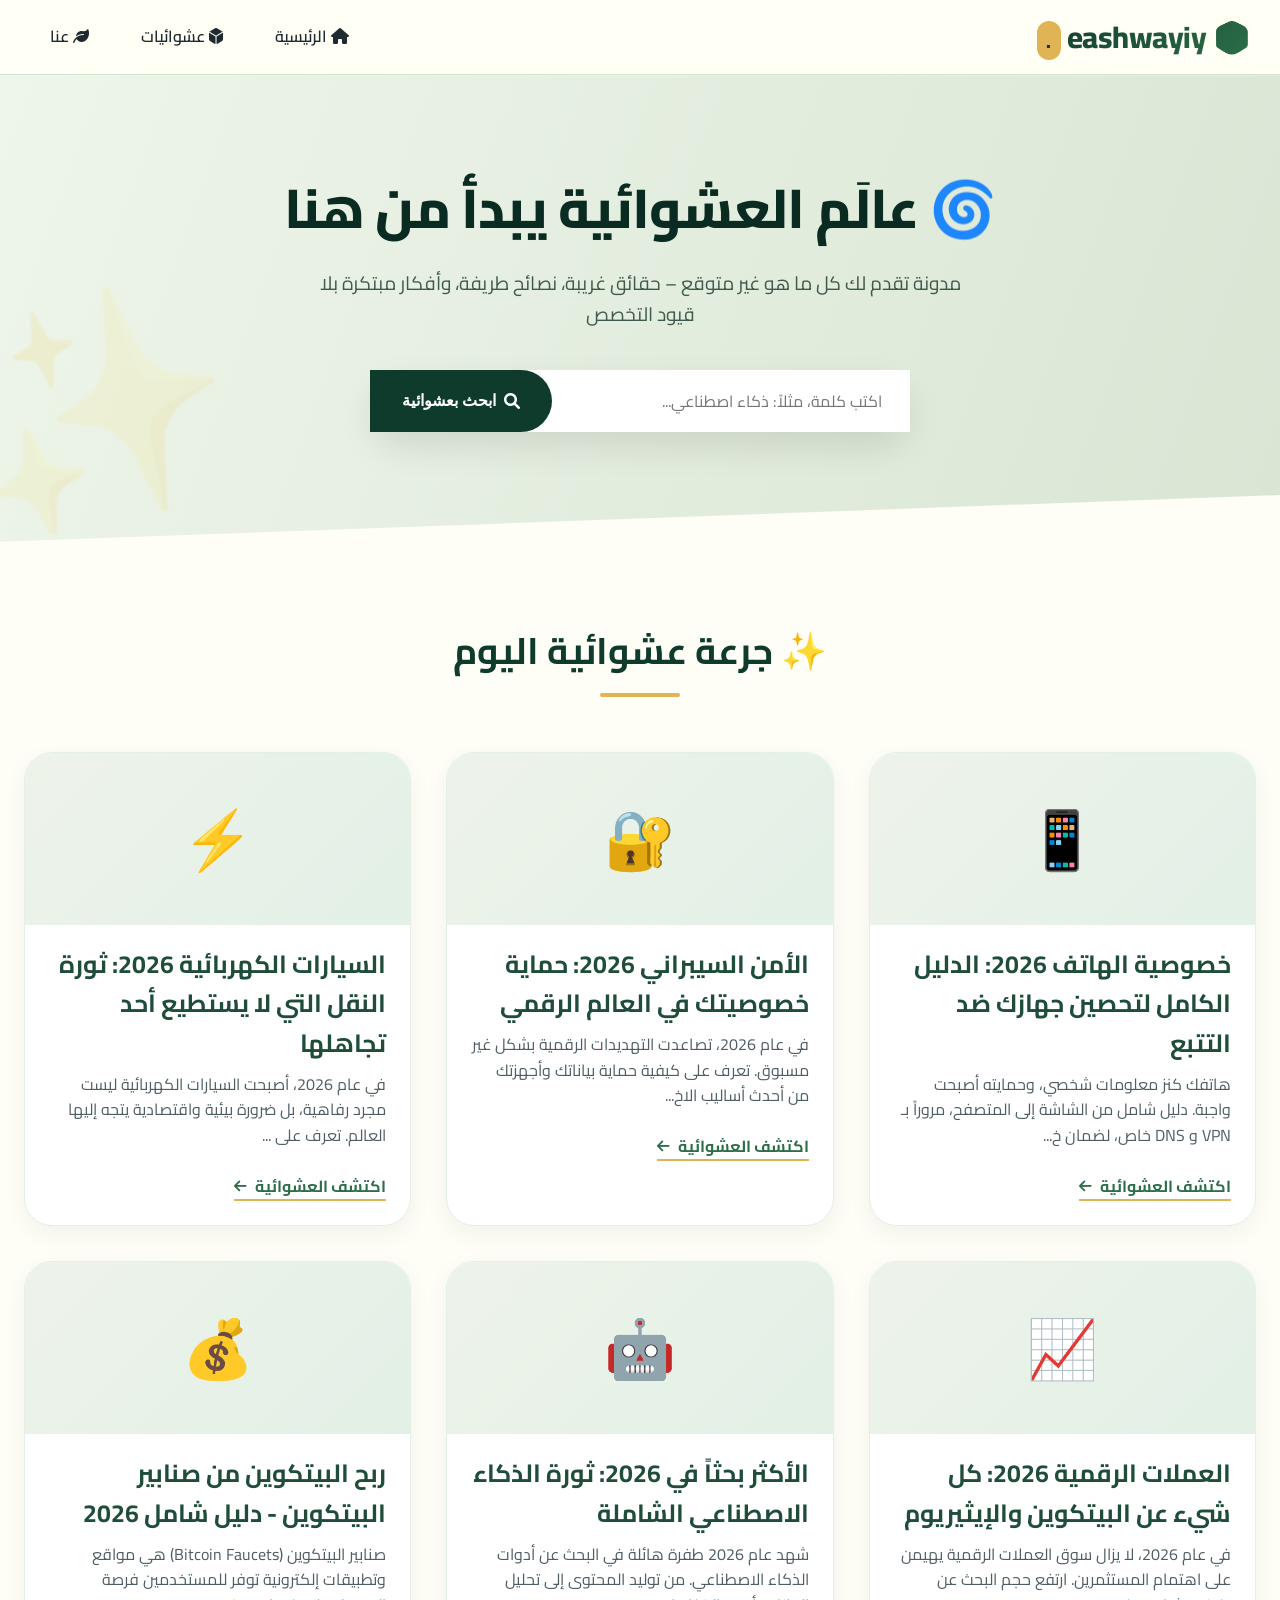
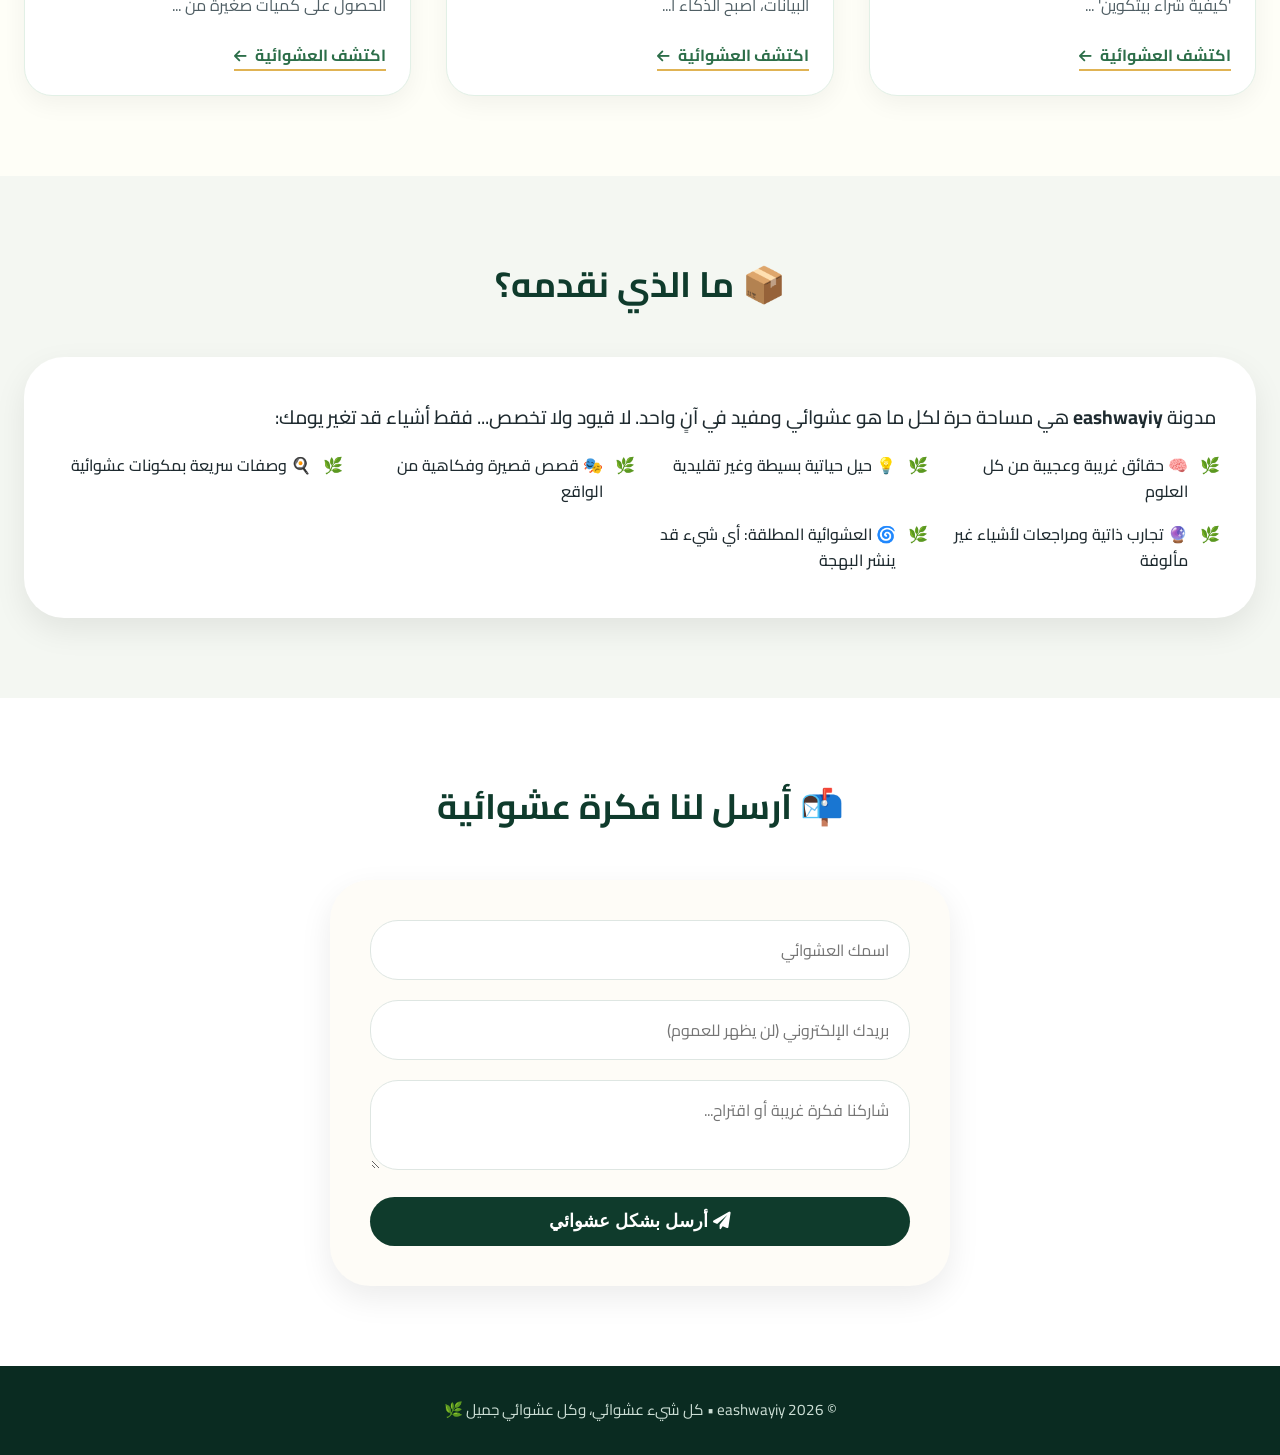
==== commit 955e6915: "Update index.html" ====
--- a/index.html
+++ b/index.html
@@ -121,64 +121,11 @@
         <p>© <span id="currentYear"></span> eashwayiy • كل شيء عشوائي، وكل عشوائي جميل 🌿</p>
     </footer>
 
+    <!-- استدعاء بيانات المدونة من ملف خارجي -->
+    <script src="posts-data.js"></script>
+
     <script>
-        // ========== بيانات المدونة الحقيقية ==========
-        const blogPosts = [
-            {
-                id: 1,
-                icon: '💰',
-                title: "ربح البيتكوين من صنابير البيتكوين - دليل شامل 2026",
-                description: "شرح مفصل عن كيفية ربح البيتكوين من صنابير البيتكوين (Faucets) - أفضل طرق الحصول على عملات رقمية مجانية وأماكن موثوقة وآمنة",
-                keywords: ["ربح", "بيتكوين", "صنابير", "عملة"],
-                link: "posts/bitcoin-faucets.html",
-                excerpt: "صنابير البيتكوين (Bitcoin Faucets) هي مواقع وتطبيقات إلكترونية توفر للمستخدمين فرصة الحصول على كميات صغيرة من البيتكوين بشكل مجاني..."
-            },
-            {
-                id: 2,
-                icon: '🤖',
-                title: "الأكثر بحثاً في 2026: ثورة الذكاء الاصطناعي الشاملة",
-                description: "اكتشف لماذا أصبح الذكاء الاصطناعي الأداة الأكثر بحثاً في 2026. تعرف على أفضل الأدوات مثل ChatGPT وMidjourney وكيف تغير حياتنا اليومية.",
-                keywords: ["ذكاء اصطناعي", "2026", "ChatGPT", "أدوات AI", "تعلم الآلة", "تكنولوجيا"],
-                link: "posts/ai-trends-2026.html",
-                excerpt: "شهد عام 2026 طفرة هائلة في البحث عن أدوات الذكاء الاصطناعي. من توليد المحتوى إلى تحليل البيانات، أصبح الذكاء الاصطناعي جزءاً لا يتجزأ من حياتنا اليومية."
-            },
-            {
-                id: 3,
-                icon: '📈',
-                title: "العملات الرقمية 2026: كل شيء عن البيتكوين والإيثيريوم",
-                description: "تحليل شامل لأهم اتجاهات العملات الرقمية في 2026. لماذا لا يزال البيتكوين والإيثيريوم يسيطران على المشهد وكيف تستثمر بذكاء.",
-                keywords: ["عملات رقمية", "بيتكوين", "إيثيريوم", "استثمار", "كريبتو", "2026", "تداول"],
-                link: "posts/crypto-trends-2026.html",
-                excerpt: "في عام 2026، لا يزال سوق العملات الرقمية يهيمن على اهتمام المستثمرين. ارتفع حجم البحث عن 'كيفية شراء بيتكوين' بشكل كبير، مما يعكس رغبة الجميع في فهم هذا العالم المربح."
-            },
-            {
-                id: 4,
-                icon: '⚡',
-                title: "السيارات الكهربائية 2026: ثورة النقل التي لا يستطيع أحد تجاهلها",
-                description: "كل ما تريد معرفته عن السيارات الكهربائية وأسباب تصدرها محركات البحث في 2026. أفضل الموديلات ونصائح الشراء.",
-                keywords: ["سيارات كهربائية", "تسلا", "نقل مستدام", "2026", "بيئة", "طاقة"],
-                link: "posts/electric-vehicles-2026.html",
-                excerpt: "في عام 2026، أصبحت السيارات الكهربائية ليست مجرد رفاهية، بل ضرورة بيئية واقتصادية يتجه إليها العالم. تعرف على أحدث الموديلات وتقنيات الشحن."
-            },
-            {
-                id: 5,
-                icon: '🔐',
-                title: "الأمن السيبراني 2026: حماية خصوصيتك في العالم الرقمي",
-                description: "كل ما تريد معرفته عن الأمن السيبراني وأسباب تصدره محركات البحث في 2026. تهديدات حديثة وأفضل ممارسات الحماية.",
-                keywords: ["أمن سيبراني", "خصوصية رقمية", "حماية بيانات", "2026", "قرصنة", "تشفير"],
-                link: "posts/cyber-security-2026.html",
-                excerpt: "في عام 2026، تصاعدت التهديدات الرقمية بشكل غير مسبوق. تعرف على كيفية حماية بياناتك وأجهزتك من أحدث أساليب الاختراق والتصيد."
-            },
-            {
-                id: 6,
-                icon: '📱',
-                title: "خصوصية الهاتف 2026: الدليل الكامل لتحصين جهازك ضد التتبع",
-                description: "خطوات عملية وإعدادات متقدمة لحماية هاتفك من التطفل. تطبيقات Screen Protection، VPN مع NextDNS، KeePass، وغيرها.",
-                keywords: ["خصوصية الهاتف", "حماية الشاشة", "VPN", "NextDNS", "KeePass", "Firefox Nightly", "AnySoftKeyboard", "2026"],
-                link: "posts/phone-privacy-2026.html",
-                excerpt: "هاتفك كنز معلومات شخصي، وحمايته أصبحت واجبة. دليل شامل من الشاشة إلى المتصفح، مروراً بـ VPN و DNS خاص، لضمان خصوصية رقمية لا تُخترق."
-            }
-        ];
+        // ========== دوال المدونة ==========
 
         // دالة عشوائية للمقالات
         function getRandomPosts(count = 6) {
@@ -271,4 +218,4 @@
         });
     </script>
 </body>
-</html>                
+</html>
--- a/style.css
+++ b/style.css
@@ -1,13 +1,13 @@
-/* ========= ملف style.css - الثيم الأزرق والأبيض ========= */
+/* ========= إعدادات المتغيرات والألوان - ثيم الأخضر والأبيض ========= */
 :root {
-    --primary-deep: #0b2b40;
-    --primary-soft: #1e6f9f;
-    --primary-light: #3b82f6;
-    --accent-sky: #7dd3fc;
-    --gray-bg: #f4f9fe;
+    --primary-deep: #0f3b2c;
+    --primary-soft: #2c6e49;
+    --primary-light: #4c9a6e;
+    --accent-gold: #e0b354;
+    --gray-bg: #f9faf8;
     --white-pure: #ffffff;
-    --text-dark: #0f172a;
-    --text-muted: #334155;
+    --text-dark: #1e2a32;
+    --text-muted: #4f5e64;
     --shadow-sm: 0 8px 24px rgba(0, 0, 0, 0.05);
     --shadow-md: 0 12px 32px rgba(0, 0, 0, 0.08);
     --shadow-lg: 0 20px 40px rgba(0, 0, 0, 0.12);
@@ -23,21 +23,21 @@
 
 body {
     font-family: 'Cairo', 'Segoe UI', sans-serif;
-    background: #f7fafd;
-    color: #0f172a;
+    background: #fefef7;
+    color: #1e2a2f;
     line-height: 1.6;
     overflow-x: hidden;
 }
 
-/* ========= شريط التنقل ========= */
+/* شريط التنقل الجديد – زجاجي عصري */
 .navbar {
     position: sticky;
     top: 0;
     z-index: 1000;
-    background: rgba(255, 255, 255, 0.92);
+    background: rgba(255, 255, 245, 0.92);
     backdrop-filter: blur(12px);
     -webkit-backdrop-filter: blur(12px);
-    border-bottom: 1px solid rgba(59, 130, 246, 0.3);
+    border-bottom: 1px solid rgba(44, 110, 73, 0.2);
     padding: 0.8rem 0;
     transition: var(--transition);
 }
@@ -55,7 +55,7 @@
 .nav-brand h1 {
     font-size: 1.9rem;
     font-weight: 800;
-    background: linear-gradient(135deg, #0b2b40, #1e6f9f);
+    background: linear-gradient(135deg, #0f3b2c, #2c6e49);
     background-clip: text;
     -webkit-background-clip: text;
     color: transparent;
@@ -65,8 +65,8 @@
 }
 
 .nav-brand h1 span {
-    background: #3b82f6;
-    color: white;
+    background: #e0b354;
+    color: #0f3b2c;
     font-size: 1.2rem;
     padding: 0.1rem 0.6rem;
     border-radius: 40px;
@@ -85,22 +85,22 @@
 .nav-links li a {
     text-decoration: none;
     font-weight: 600;
-    color: #1e293b;
+    color: #1e2a2f;
     padding: 8px 20px;
     border-radius: 40px;
     transition: var(--transition);
 }
 
 .nav-links li a:hover {
-    background: #3b82f6;
+    background: #2c6e49;
     color: white;
-    box-shadow: 0 6px 14px rgba(59, 130, 246, 0.35);
+    box-shadow: 0 6px 14px rgba(44, 110, 73, 0.25);
     transform: translateY(-2px);
 }
 
-/* ========= الهيرو ========= */
+/* الهيرو بتصميم درامي ونظيف */
 .hero {
-    background: linear-gradient(110deg, #e0f2fe 0%, #bae6fd 100%);
+    background: linear-gradient(110deg, #eef5ea 0%, #d9e6d4 100%);
     padding: 90px 0 110px;
     text-align: center;
     position: relative;
@@ -109,27 +109,27 @@
 }
 
 .hero::before {
-    content: "☁️";
+    content: "✨";
     position: absolute;
     font-size: 220px;
-    opacity: 0.12;
+    opacity: 0.1;
     bottom: -40px;
     left: -40px;
-    transform: rotate(-8deg);
+    transform: rotate(-15deg);
     pointer-events: none;
 }
 
 .hero h1 {
     font-size: 3.4rem;
     font-weight: 800;
-    color: #0c4a6e;
+    color: #0a2b21;
     margin-bottom: 1rem;
     letter-spacing: -1px;
 }
 
 .hero p {
     font-size: 1.2rem;
-    color: #0369a1;
+    color: #2c4a3e;
     max-width: 680px;
     margin: 0 auto 2.5rem;
     opacity: 0.9;
@@ -142,12 +142,12 @@
     margin: 0 auto;
     background: white;
     border-radius: 80px;
-    box-shadow: 0 15px 35px rgba(0, 0, 0, 0.1);
+    box-shadow: 0 15px 35px rgba(0,0,0,0.1);
     transition: var(--transition);
 }
 
 .search-container:focus-within {
-    box-shadow: 0 18px 40px rgba(59, 130, 246, 0.3);
+    box-shadow: 0 18px 40px rgba(44, 110, 73, 0.25);
     transform: scale(1.02);
 }
 
@@ -163,7 +163,7 @@
 }
 
 .search-btn {
-    background: #1e6f9f;
+    background: #0f3b2c;
     border: none;
     padding: 0 32px;
     border-radius: 0 80px 80px 0;
@@ -178,22 +178,22 @@
 }
 
 .search-btn:hover {
-    background: #0b2b40;
+    background: #1e5942;
     letter-spacing: 0.3px;
 }
 
-/* ========= نتائج البحث ========= */
+/* قسم نتائج البحث بأناقة */
 .search-results {
     background: white;
     padding: 50px 0;
-    border-top: 1px solid #d9e9f7;
-    border-bottom: 1px solid #d9e9f7;
+    border-top: 1px solid #e2e8e6;
+    border-bottom: 1px solid #e2e8e6;
 }
 
 .search-results h2 {
     text-align: center;
     font-size: 1.9rem;
-    color: #0b2b40;
+    color: #0f3b2c;
     margin-bottom: 35px;
 }
 
@@ -204,10 +204,10 @@
 }
 
 .result-card {
-    background: #ffffff;
+    background: #fefcf5;
     padding: 24px;
     border-radius: 24px;
-    border-right: 5px solid #3b82f6;
+    border-right: 5px solid #2c6e49;
     box-shadow: var(--shadow-sm);
     transition: var(--transition);
 }
@@ -218,14 +218,14 @@
 }
 
 .highlight {
-    background: #dbeafe;
+    background: #fbe9c3;
     padding: 0 4px;
     border-radius: 8px;
     font-weight: 700;
-    color: #1e3a8a;
-}
-
-/* ========= بطاقات المقالات ========= */
+    color: #0f3b2c;
+}
+
+/* قسم المقالات (البطاقات الرئيسية) */
 .posts {
     padding: 80px 0;
 }
@@ -233,7 +233,7 @@
 .posts h2 {
     text-align: center;
     font-size: 2.3rem;
-    color: #0b2b40;
+    color: #0f3b2c;
     margin-bottom: 55px;
     position: relative;
 }
@@ -242,7 +242,7 @@
     content: '';
     width: 80px;
     height: 4px;
-    background: #3b82f6;
+    background: #e0b354;
     display: block;
     margin: 12px auto 0;
     border-radius: 8px;
@@ -262,18 +262,18 @@
     box-shadow: var(--shadow-sm);
     display: flex;
     flex-direction: column;
-    border: 1px solid #cbeafe;
+    border: 1px solid #e2f0e6;
 }
 
 .post-card:hover {
     transform: translateY(-12px);
     box-shadow: var(--shadow-lg);
-    border-color: #93c5fd;
+    border-color: #c8dfd1;
 }
 
 .post-image {
     font-size: 3.6rem;
-    background: linear-gradient(135deg, #eff6ff, #dbeafe);
+    background: linear-gradient(135deg, #eef3ea, #e2f0e6);
     text-align: center;
     padding: 40px 20px;
     transition: var(--transition);
@@ -281,18 +281,18 @@
 
 .post-card:hover .post-image {
     transform: scale(1.02);
-    background: #bfdbfe;
+    background: #dcf0e2;
 }
 
 .post-card h3 {
     padding: 20px 24px 8px;
     font-size: 1.55rem;
-    color: #1e3a8a;
+    color: #1f4d3a;
 }
 
 .post-card p {
     padding: 0 24px 10px;
-    color: #334155;
+    color: #4f5e64;
     line-height: 1.6;
 }
 
@@ -302,10 +302,10 @@
     align-items: center;
     gap: 8px;
     background: transparent;
-    color: #1e6f9f;
+    color: #2c6e49;
     font-weight: 700;
     text-decoration: none;
-    border-bottom: 2px solid #3b82f6;
+    border-bottom: 2px solid #e0b354;
     width: fit-content;
     transition: var(--transition);
 }
@@ -316,21 +316,21 @@
 }
 
 .read-more:hover {
-    color: #0b2b40;
+    color: #0f3b2c;
     gap: 12px;
-    border-bottom-color: #1e6f9f;
-}
-
-/* ========= قسم من نحن ========= */
+    border-bottom-color: #2c6e49;
+}
+
+/* قسم "ماذا نقدم" */
 .about {
-    background: #eff6ff;
+    background: #f4f7f2;
     padding: 80px 0;
 }
 
 .about h2 {
     text-align: center;
     font-size: 2.2rem;
-    color: #0b2b40;
+    color: #0f3b2c;
     margin-bottom: 45px;
 }
 
@@ -357,14 +357,14 @@
 }
 
 .about-list li::before {
-    content: "☁️";
+    content: "🌿";
     position: absolute;
     right: -4px;
     top: 0;
-    color: #3b82f6;
-}
-
-/* ========= نموذج التواصل ========= */
+    color: #2c6e49;
+}
+
+/* نموذج تواصل عصري */
 .contact {
     padding: 80px 0;
     background: white;
@@ -372,7 +372,7 @@
 
 .contact h2 {
     text-align: center;
-    color: #0b2b40;
+    color: #0f3b2c;
     font-size: 2.2rem;
     margin-bottom: 45px;
 }
@@ -380,7 +380,7 @@
 .contact-form {
     max-width: 620px;
     margin: 0 auto;
-    background: #f9fbfe;
+    background: #fefcf7;
     padding: 40px;
     border-radius: 40px;
     box-shadow: var(--shadow-md);
@@ -391,7 +391,7 @@
     width: 100%;
     padding: 14px 20px;
     margin-bottom: 20px;
-    border: 1.5px solid #cbd5e1;
+    border: 1.5px solid #dee6e2;
     border-radius: 28px;
     font-family: 'Cairo', sans-serif;
     font-size: 1rem;
@@ -401,13 +401,13 @@
 
 .contact-form input:focus,
 .contact-form textarea:focus {
-    border-color: #3b82f6;
+    border-color: #2c6e49;
     outline: none;
-    box-shadow: 0 0 0 3px rgba(59, 130, 246, 0.2);
+    box-shadow: 0 0 0 3px rgba(44, 110, 73, 0.2);
 }
 
 .contact-form button {
-    background: #1e6f9f;
+    background: #0f3b2c;
     border: none;
     padding: 14px 28px;
     width: 100%;
@@ -420,21 +420,21 @@
 }
 
 .contact-form button:hover {
-    background: #0b2b40;
+    background: #1e5942;
     transform: translateY(-3px);
-    box-shadow: 0 12px 20px rgba(11, 43, 64, 0.25);
-}
-
-/* ========= تذييل ========= */
+    box-shadow: 0 12px 20px rgba(15, 59, 44, 0.25);
+}
+
+/* تذييل أنيق */
 .footer {
-    background: #0b2b40;
-    color: #cbd5e6;
+    background: #0a2b21;
+    color: #cddfd6;
     text-align: center;
     padding: 32px 0;
     font-size: 0.95rem;
 }
 
-/* ========= استجابة ========= */
+/* استجابات محسنة */
 @media (max-width: 768px) {
     .hero h1 {
         font-size: 2.2rem;
@@ -485,4 +485,4 @@
     max-width: 1280px;
     margin: 0 auto;
     padding: 0 24px;
-}
+    }
